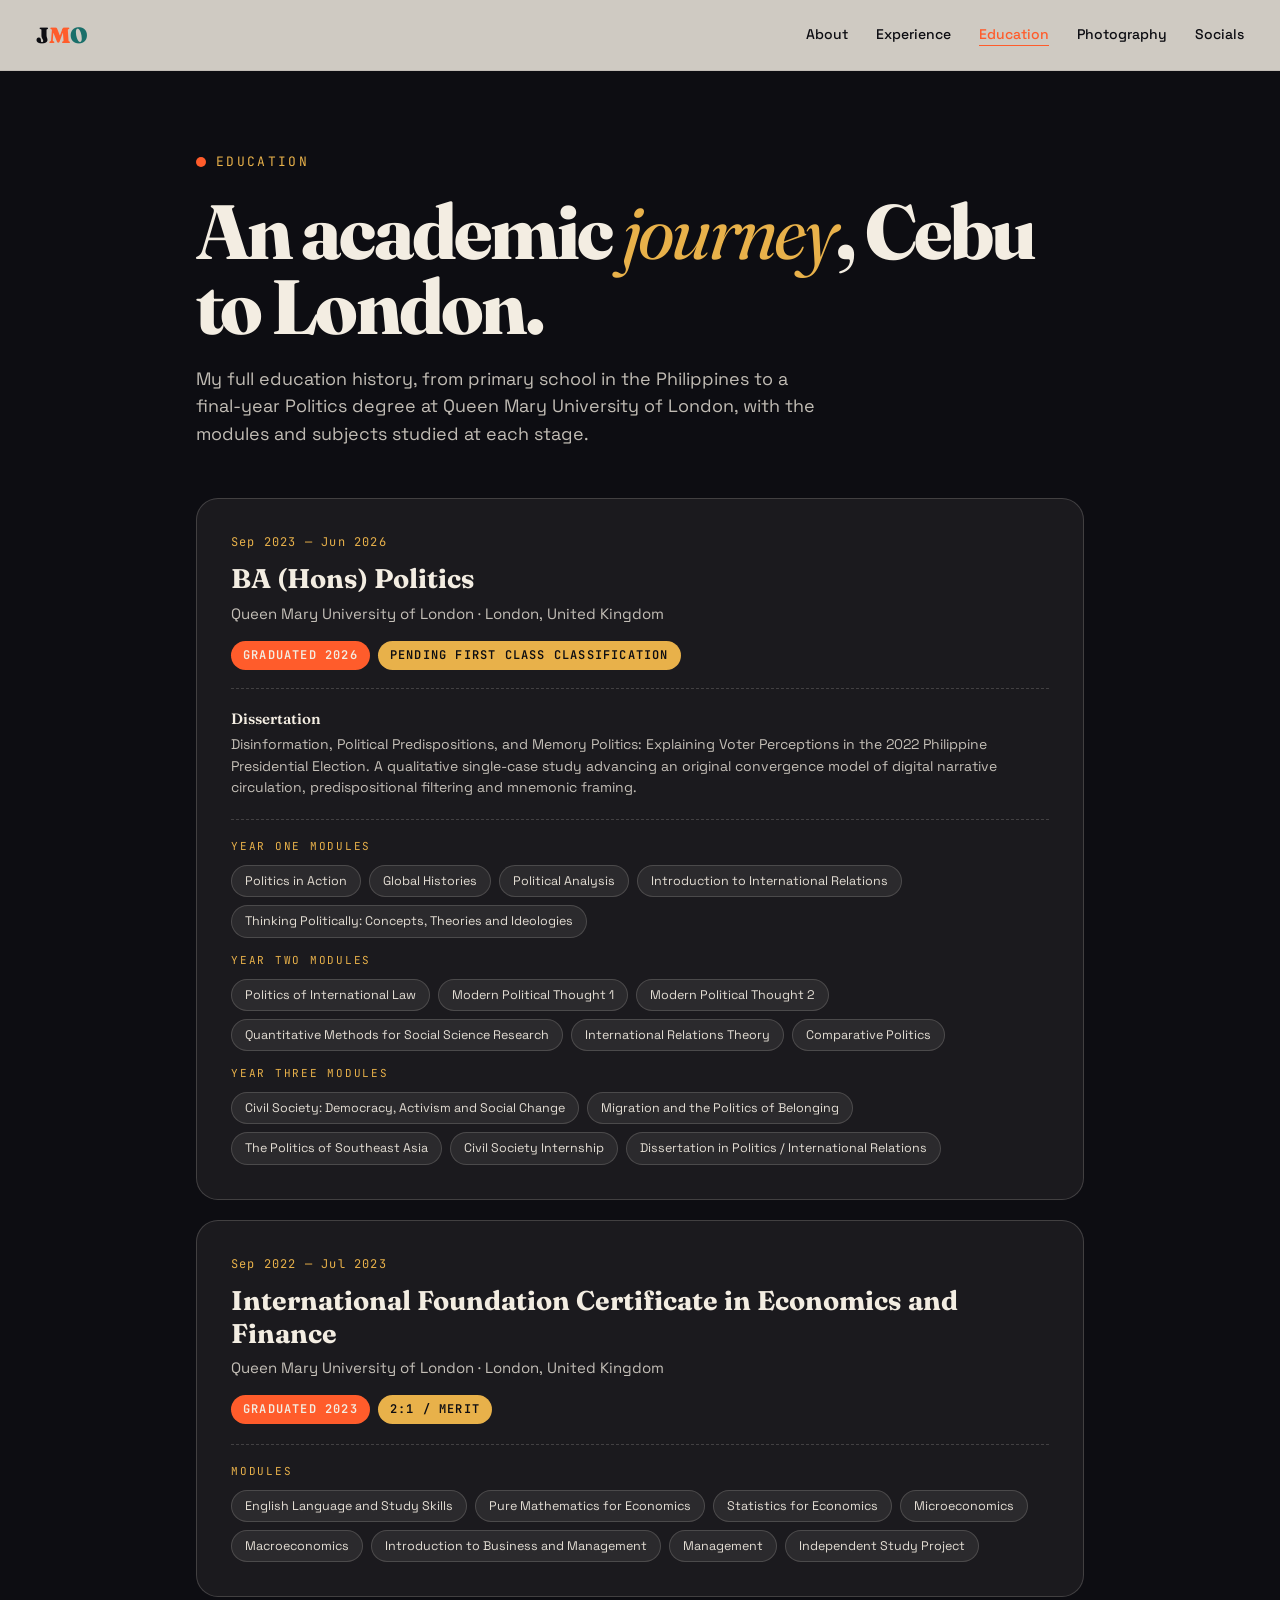
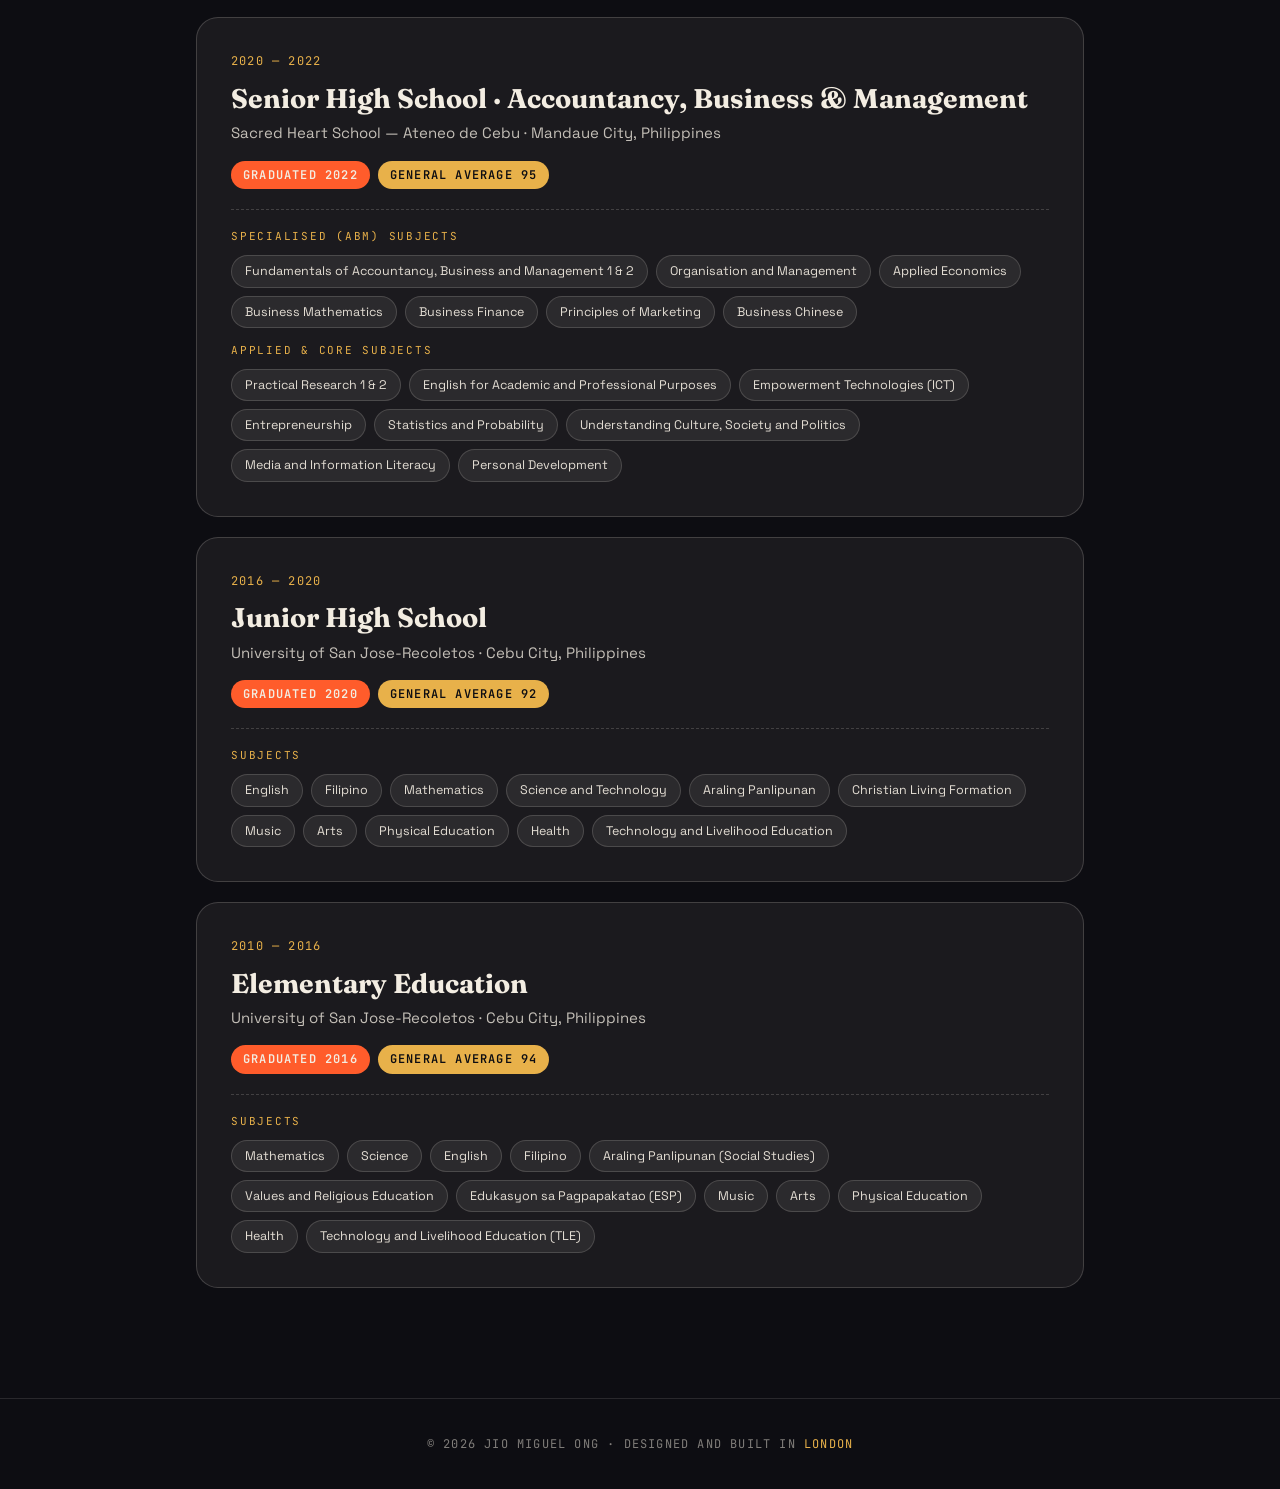
==== education.html @ d9b82def "Add files via upload" ====
<!DOCTYPE html>
<html lang="en">
<head>
<meta charset="UTF-8" />
<meta name="viewport" content="width=device-width, initial-scale=1.0" />
<title>Education — Jio Miguel Ong</title>
<meta name="description" content="Education of Jio Miguel Ong: BA (Hons) Politics at Queen Mary University of London, with full academic history and module list." />
<link rel="icon" href="/favicon.ico" sizes="any">
<link rel="icon" href="/favicon.svg" type="image/svg+xml">
<link rel="apple-touch-icon" href="/apple-touch-icon.png">
<link rel="preconnect" href="https://fonts.googleapis.com">
<link rel="preconnect" href="https://fonts.gstatic.com" crossorigin>
<link href="https://fonts.googleapis.com/css2?family=Space+Grotesk:wght@400;500;600;700&family=Fraunces:opsz,wght@9..144,400;9..144,600;9..144,800;9..144,900&family=JetBrains+Mono:wght@400;500&display=swap" rel="stylesheet">
<style>
  :root {
    --ink: #0d0d12;
    --paper: #f3ede2;
    --paper-soft: #ece4d4;
    --accent: #ff5c2b;
    --accent-deep: #d23b0d;
    --plum: #4a1d57;
    --teal: #1a6f6a;
    --gold: #e8b14a;
  }
  * { box-sizing: border-box; margin: 0; padding: 0; }
  html { scroll-behavior: smooth; }
  body {
    font-family: "Space Grotesk", -apple-system, system-ui, sans-serif;
    background: var(--ink);
    color: var(--paper);
    line-height: 1.55;
    overflow-x: hidden;
    -webkit-font-smoothing: antialiased;
    min-height: 100vh;
    display: flex;
    flex-direction: column;
  }
  ::selection { background: var(--accent); color: var(--paper); }
  a { color: inherit; text-decoration: none; }

  /* =========== NAV =========== */
  nav.top {
    position: fixed;
    top: 0; left: 0; right: 0;
    z-index: 50;
    display: flex;
    justify-content: space-between;
    align-items: center;
    padding: 18px 36px;
    background: rgba(243, 237, 226, 0.85);
    backdrop-filter: blur(10px);
    border-bottom: 1px solid rgba(13, 13, 18, 0.08);
    color: var(--ink);
  }
  nav.top .brand {
    font-family: "Fraunces", serif;
    font-weight: 900;
    font-size: 22px;
    letter-spacing: -0.02em;
  }
  nav.top .brand span { color: var(--accent); }
  nav.top ul {
    display: flex;
    gap: 28px;
    list-style: none;
    font-size: 14px;
    font-weight: 500;
    flex-wrap: nowrap;
    min-width: 0;
    overflow-x: auto;
    scrollbar-width: none;
    -webkit-overflow-scrolling: touch;
  }
  nav.top ul::-webkit-scrollbar { display: none; }
  nav.top ul li { flex: 0 0 auto; }
  nav.top ul a {
    position: relative;
    padding-bottom: 4px;
    transition: color 0.25s ease;
  }
  nav.top ul a::after {
    content: "";
    position: absolute;
    left: 0; bottom: 0;
    width: 0; height: 2px;
    background: var(--accent);
    transition: width 0.3s ease;
  }
  nav.top ul a:hover, nav.top ul a.active { color: var(--accent); }
  nav.top ul a:hover::after, nav.top ul a.active::after { width: 100%; }

  /* =========== HEADER =========== */
  .edu-header {
    padding: 150px 36px 30px;
    max-width: 960px;
    margin: 0 auto;
    width: 100%;
  }
  .edu-header .eyebrow {
    display: inline-flex;
    align-items: center;
    gap: 10px;
    font-family: "JetBrains Mono", monospace;
    font-size: 13px;
    text-transform: uppercase;
    letter-spacing: 0.18em;
    margin-bottom: 22px;
    color: var(--gold);
  }
  .edu-header .eyebrow .dot {
    width: 10px; height: 10px;
    border-radius: 50%;
    background: var(--accent);
    animation: pulse 2s ease-in-out infinite;
  }
  @keyframes pulse {
    0%, 100% { opacity: 1; transform: scale(1); }
    50% { opacity: 0.45; transform: scale(1.4); }
  }
  .edu-header h1 {
    font-family: "Fraunces", serif;
    font-weight: 800;
    font-size: clamp(40px, 6vw, 78px);
    line-height: 0.98;
    letter-spacing: -0.035em;
    margin-bottom: 20px;
  }
  .edu-header h1 em { font-style: italic; font-weight: 400; color: var(--gold); }
  .edu-header p.lede {
    font-size: clamp(17px, 1.4vw, 20px);
    max-width: 640px;
    color: rgba(243, 237, 226, 0.78);
  }

  /* =========== TIMELINE =========== */
  .edu-timeline {
    max-width: 960px;
    margin: 0 auto;
    padding: 20px 36px 110px;
    width: 100%;
    display: flex;
    flex-direction: column;
    gap: 20px;
  }
  .edu-card {
    background: rgba(243, 237, 226, 0.06);
    border: 1px solid rgba(243, 237, 226, 0.18);
    border-radius: 22px;
    padding: 34px;
    transition: transform 0.25s ease, background 0.25s ease;
  }
  .edu-card:hover {
    transform: translateY(-3px);
    background: rgba(232, 177, 74, 0.10);
  }
  .edu-card .when {
    font-family: "JetBrains Mono", monospace;
    font-size: 12px;
    color: var(--gold);
    margin-bottom: 12px;
    letter-spacing: 0.1em;
  }
  .edu-card h3 {
    font-family: "Fraunces", serif;
    font-size: 27px;
    font-weight: 700;
    margin-bottom: 6px;
    line-height: 1.2;
  }
  .edu-card .institution {
    font-size: 15px;
    opacity: 0.78;
    margin-bottom: 16px;
  }
  .edu-card .badges { display: flex; flex-wrap: wrap; gap: 8px; }
  .edu-card .achievement {
    display: inline-block;
    background: var(--accent);
    color: var(--paper);
    padding: 5px 12px;
    border-radius: 999px;
    font-size: 12px;
    font-weight: 600;
    font-family: "JetBrains Mono", monospace;
    text-transform: uppercase;
    letter-spacing: 0.1em;
  }
  .edu-card .achievement.alt { background: var(--gold); color: var(--ink); }
  .edu-card .achievement.ghost { background: transparent; color: var(--paper); border: 1px solid rgba(243,237,226,0.35); }

  .edu-card .dissertation {
    margin-top: 18px;
    padding-top: 18px;
    border-top: 1px dashed rgba(243, 237, 226, 0.18);
    font-size: 14px;
    color: rgba(243, 237, 226, 0.78);
  }
  .edu-card .dissertation strong {
    color: var(--paper);
    display: block;
    margin-bottom: 4px;
    font-family: "Fraunces", serif;
    font-weight: 600;
    font-size: 15px;
  }

  /* modules / subjects */
  .modules {
    margin-top: 20px;
    padding-top: 18px;
    border-top: 1px dashed rgba(243, 237, 226, 0.18);
  }
  .modules .mlabel {
    font-family: "JetBrains Mono", monospace;
    font-size: 11px;
    text-transform: uppercase;
    letter-spacing: 0.16em;
    color: var(--gold);
    margin: 14px 0 10px;
  }
  .modules .mlabel:first-child { margin-top: 0; }
  .chips { display: flex; flex-wrap: wrap; gap: 8px; }
  .chip {
    font-size: 12.5px;
    line-height: 1.3;
    padding: 7px 13px;
    border-radius: 999px;
    background: rgba(243, 237, 226, 0.08);
    border: 1px solid rgba(243, 237, 226, 0.16);
    color: rgba(243, 237, 226, 0.92);
  }

  /* =========== FOOTER =========== */
  footer {
    margin-top: auto;
    padding: 36px;
    text-align: center;
    background: var(--ink);
    border-top: 1px solid rgba(243, 237, 226, 0.12);
    font-family: "JetBrains Mono", monospace;
    font-size: 12px;
    letter-spacing: 0.1em;
    text-transform: uppercase;
    color: rgba(243, 237, 226, 0.5);
  }
  footer span { color: var(--gold); }

  @media (max-width: 900px) {
    nav.top { padding: 14px 20px; }
    nav.top ul { gap: 14px; font-size: 13px; }    .edu-header { padding: 120px 20px 20px; }
    .edu-timeline { padding: 20px 20px 70px; }
    .edu-card { padding: 26px; }
  }
</style>
</head>
<body>

<nav class="top">
  <a href="/" class="brand">J<span>M</span><span style="color:#1a6f6a">O</span></a>
  <ul>
    <li><a href="/">About</a></li>
    <li><a href="/experience">Experience</a></li>
    <li><a href="/education" class="active">Education</a></li>
    <li><a href="/photography">Photography</a></li>
    <li><a href="/socials">Socials</a></li>
  </ul>
</nav>

<header class="edu-header">
  <div class="eyebrow"><span class="dot"></span> Education</div>
  <h1>An academic <em>journey</em>, Cebu to London.</h1>
  <p class="lede">My full education history, from primary school in the Philippines to a final-year Politics degree at Queen Mary University of London, with the modules and subjects studied at each stage.</p>
</header>

<main class="edu-timeline">

  <article class="edu-card">
    <div class="when">Sep 2023 &mdash; Jun 2026</div>
    <h3>BA (Hons) Politics</h3>
    <div class="institution">Queen Mary University of London &middot; London, United Kingdom</div>
    <div class="badges">
      <span class="achievement">Graduated 2026</span>
      <span class="achievement alt">Pending First Class Classification</span>
    </div>
    <div class="dissertation">
      <strong>Dissertation</strong>
      Disinformation, Political Predispositions, and Memory Politics: Explaining Voter Perceptions in the 2022 Philippine Presidential Election. A qualitative single-case study advancing an original convergence model of digital narrative circulation, predispositional filtering and mnemonic framing.
    </div>
    <div class="modules">
      <div class="mlabel">Year One Modules</div>
      <div class="chips">
        <span class="chip">Politics in Action</span>
        <span class="chip">Global Histories</span>
        <span class="chip">Political Analysis</span>
        <span class="chip">Introduction to International Relations</span>
        <span class="chip">Thinking Politically: Concepts, Theories and Ideologies</span>
      </div>
      <div class="mlabel">Year Two Modules</div>
      <div class="chips">
        <span class="chip">Politics of International Law</span>
        <span class="chip">Modern Political Thought 1</span>
        <span class="chip">Modern Political Thought 2</span>
        <span class="chip">Quantitative Methods for Social Science Research</span>
        <span class="chip">International Relations Theory</span>
        <span class="chip">Comparative Politics</span>
      </div>
      <div class="mlabel">Year Three Modules</div>
      <div class="chips">
        <span class="chip">Civil Society: Democracy, Activism and Social Change</span>
        <span class="chip">Migration and the Politics of Belonging</span>
        <span class="chip">The Politics of Southeast Asia</span>
        <span class="chip">Civil Society Internship</span>
        <span class="chip">Dissertation in Politics / International Relations</span>
      </div>
    </div>
  </article>

  <article class="edu-card">
    <div class="when">Sep 2022 &mdash; Jul 2023</div>
    <h3>International Foundation Certificate in Economics and Finance</h3>
    <div class="institution">Queen Mary University of London &middot; London, United Kingdom</div>
    <div class="badges">
      <span class="achievement">Graduated 2023</span>
      <span class="achievement alt">2:1 / Merit</span>
    </div>
    <div class="modules">
      <div class="mlabel">Modules</div>
      <div class="chips">
        <span class="chip">English Language and Study Skills</span>
        <span class="chip">Pure Mathematics for Economics</span>
        <span class="chip">Statistics for Economics</span>
        <span class="chip">Microeconomics</span>
        <span class="chip">Macroeconomics</span>
        <span class="chip">Introduction to Business and Management</span>
        <span class="chip">Management</span>
        <span class="chip">Independent Study Project</span>
      </div>
    </div>
  </article>

  <article class="edu-card">
    <div class="when">2020 &mdash; 2022</div>
    <h3>Senior High School &middot; Accountancy, Business &amp; Management</h3>
    <div class="institution">Sacred Heart School &mdash; Ateneo de Cebu &middot; Mandaue City, Philippines</div>
    <div class="badges">
      <span class="achievement">Graduated 2022</span>
      <span class="achievement alt">General Average 95</span>
    </div>
    <div class="modules">
      <div class="mlabel">Specialised (ABM) Subjects</div>
      <div class="chips">
        <span class="chip">Fundamentals of Accountancy, Business and Management 1 &amp; 2</span>
        <span class="chip">Organisation and Management</span>
        <span class="chip">Applied Economics</span>
        <span class="chip">Business Mathematics</span>
        <span class="chip">Business Finance</span>
        <span class="chip">Principles of Marketing</span>
        <span class="chip">Business Chinese</span>
      </div>
      <div class="mlabel">Applied &amp; Core Subjects</div>
      <div class="chips">
        <span class="chip">Practical Research 1 &amp; 2</span>
        <span class="chip">English for Academic and Professional Purposes</span>
        <span class="chip">Empowerment Technologies (ICT)</span>
        <span class="chip">Entrepreneurship</span>
        <span class="chip">Statistics and Probability</span>
        <span class="chip">Understanding Culture, Society and Politics</span>
        <span class="chip">Media and Information Literacy</span>
        <span class="chip">Personal Development</span>
      </div>
    </div>
  </article>

  <article class="edu-card">
    <div class="when">2016 &mdash; 2020</div>
    <h3>Junior High School</h3>
    <div class="institution">University of San Jose-Recoletos &middot; Cebu City, Philippines</div>
    <div class="badges">
      <span class="achievement">Graduated 2020</span>
      <span class="achievement alt">General Average 92</span>
    </div>
    <div class="modules">
      <div class="mlabel">Subjects</div>
      <div class="chips">
        <span class="chip">English</span>
        <span class="chip">Filipino</span>
        <span class="chip">Mathematics</span>
        <span class="chip">Science and Technology</span>
        <span class="chip">Araling Panlipunan</span>
        <span class="chip">Christian Living Formation</span>
        <span class="chip">Music</span>
        <span class="chip">Arts</span>
        <span class="chip">Physical Education</span>
        <span class="chip">Health</span>
        <span class="chip">Technology and Livelihood Education</span>
      </div>
    </div>
  </article>

  <article class="edu-card">
    <div class="when">2010 &mdash; 2016</div>
    <h3>Elementary Education</h3>
    <div class="institution">University of San Jose-Recoletos &middot; Cebu City, Philippines</div>
    <div class="badges">
      <span class="achievement">Graduated 2016</span>
      <span class="achievement alt">General Average 94</span>
    </div>
    <div class="modules">
      <div class="mlabel">Subjects</div>
      <div class="chips">
        <span class="chip">Mathematics</span>
        <span class="chip">Science</span>
        <span class="chip">English</span>
        <span class="chip">Filipino</span>
        <span class="chip">Araling Panlipunan (Social Studies)</span>
        <span class="chip">Values and Religious Education</span>
        <span class="chip">Edukasyon sa Pagpapakatao (ESP)</span>
        <span class="chip">Music</span>
        <span class="chip">Arts</span>
        <span class="chip">Physical Education</span>
        <span class="chip">Health</span>
        <span class="chip">Technology and Livelihood Education (TLE)</span>
      </div>
    </div>
  </article>

</main>

<footer>
  &copy; 2026 Jio Miguel Ong &middot; Designed and built in <span>London</span>
</footer>

</body>
</html>
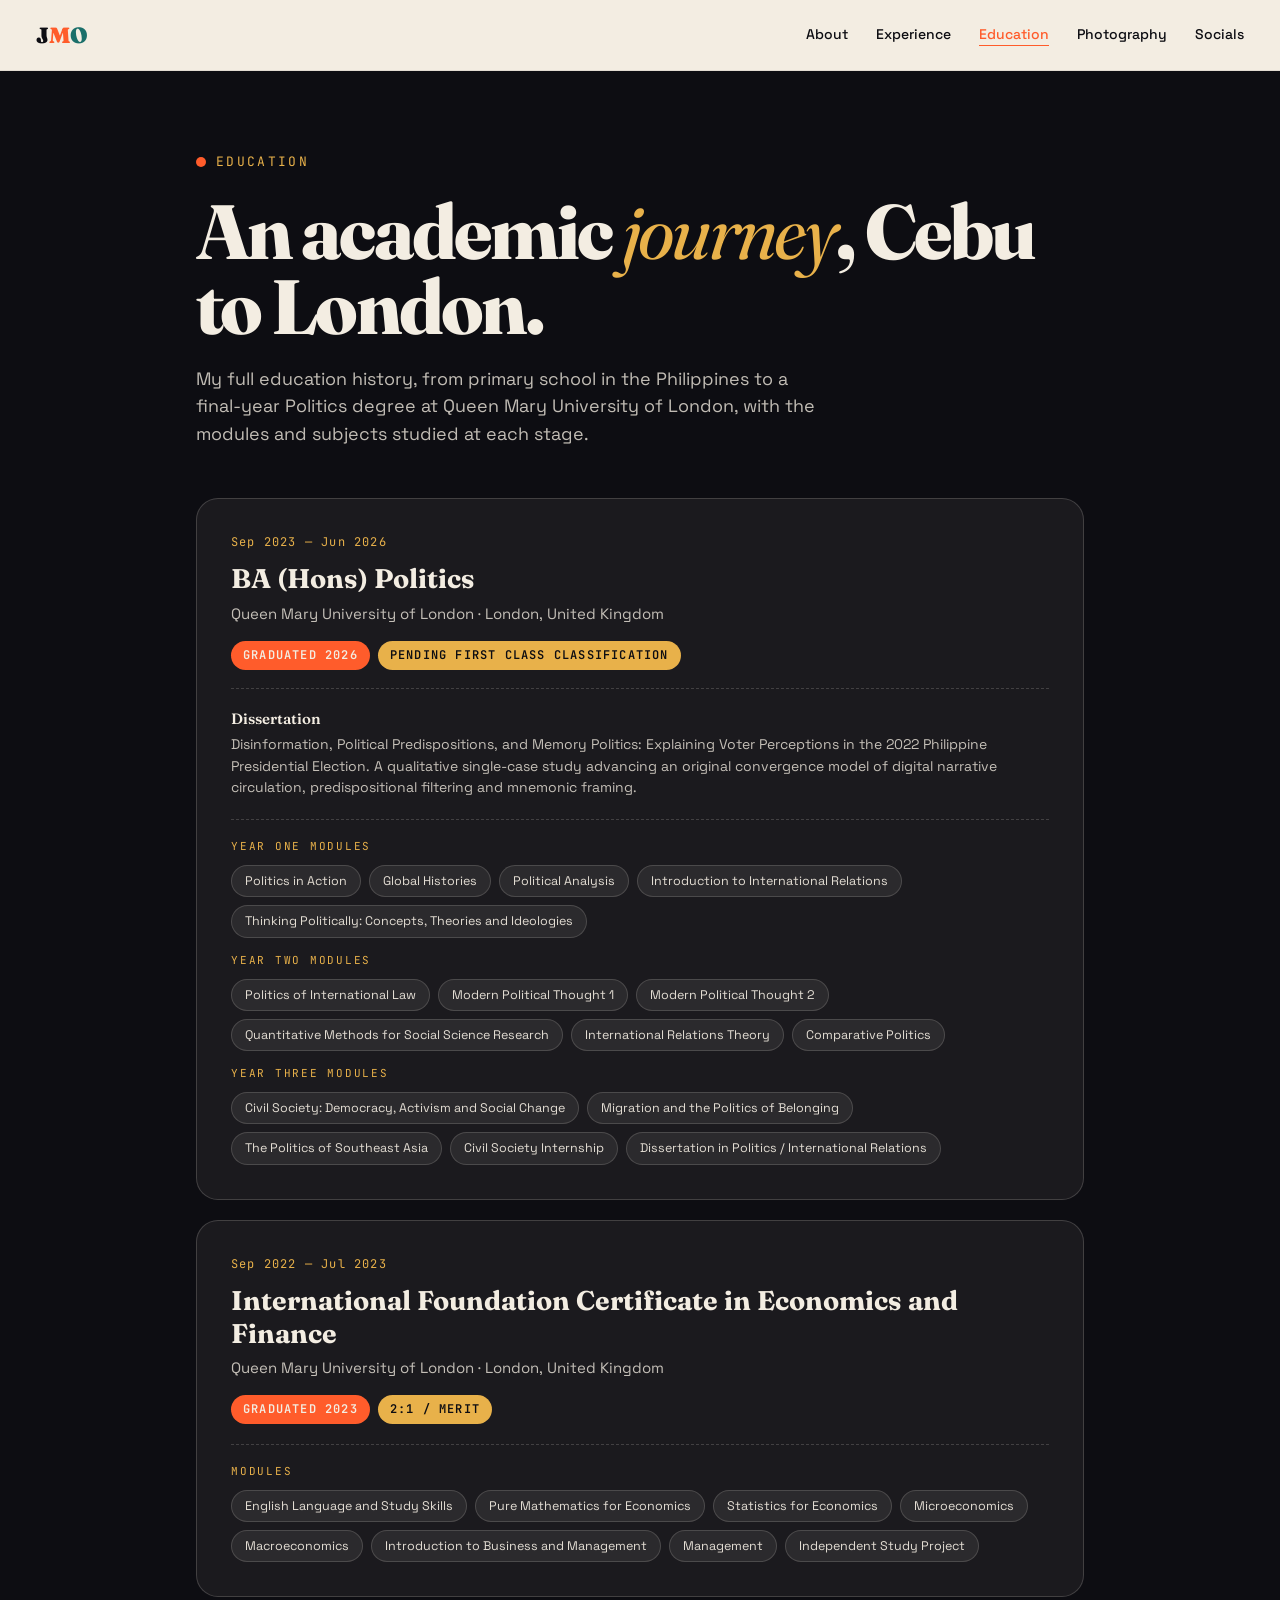
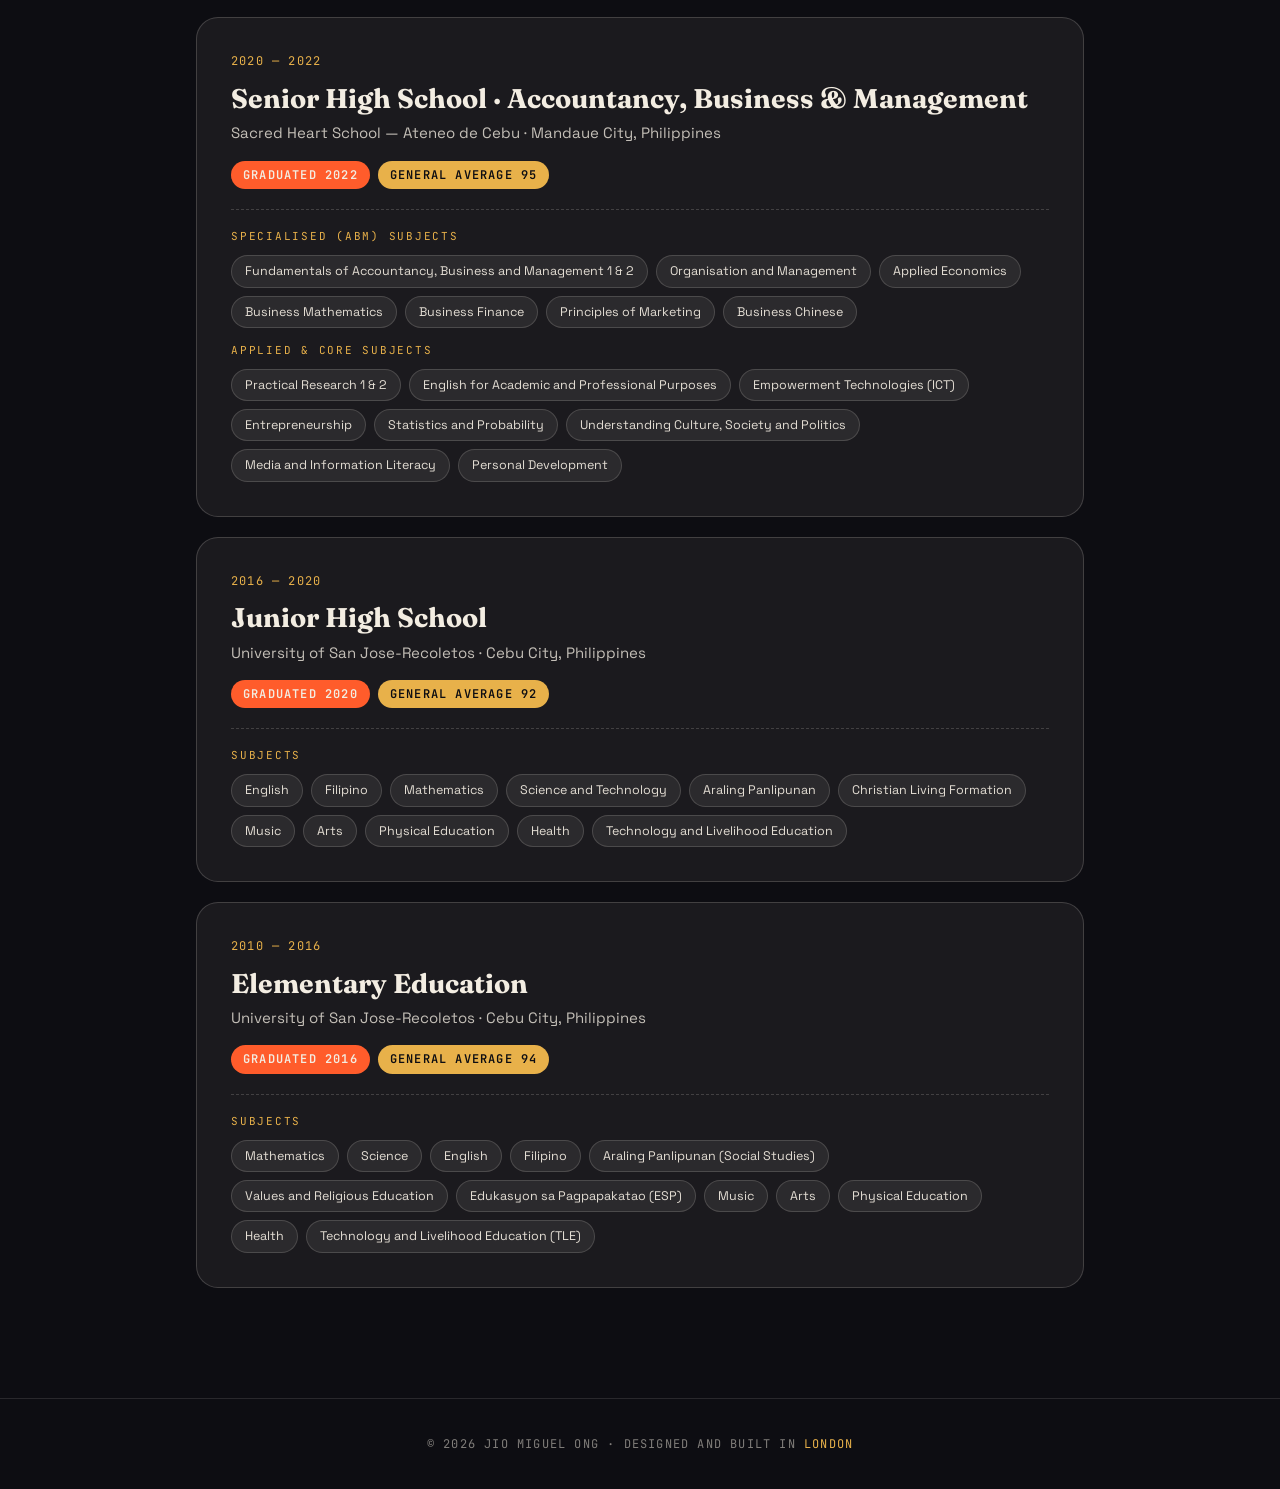
==== commit 33264545: "Add files via upload" ====
--- a/education.html
+++ b/education.html
@@ -47,7 +47,7 @@
     justify-content: space-between;
     align-items: center;
     padding: 18px 36px;
-    background: rgba(243, 237, 226, 0.85);
+    background: #f3ede2;
     backdrop-filter: blur(10px);
     border-bottom: 1px solid rgba(13, 13, 18, 0.08);
     color: var(--ink);
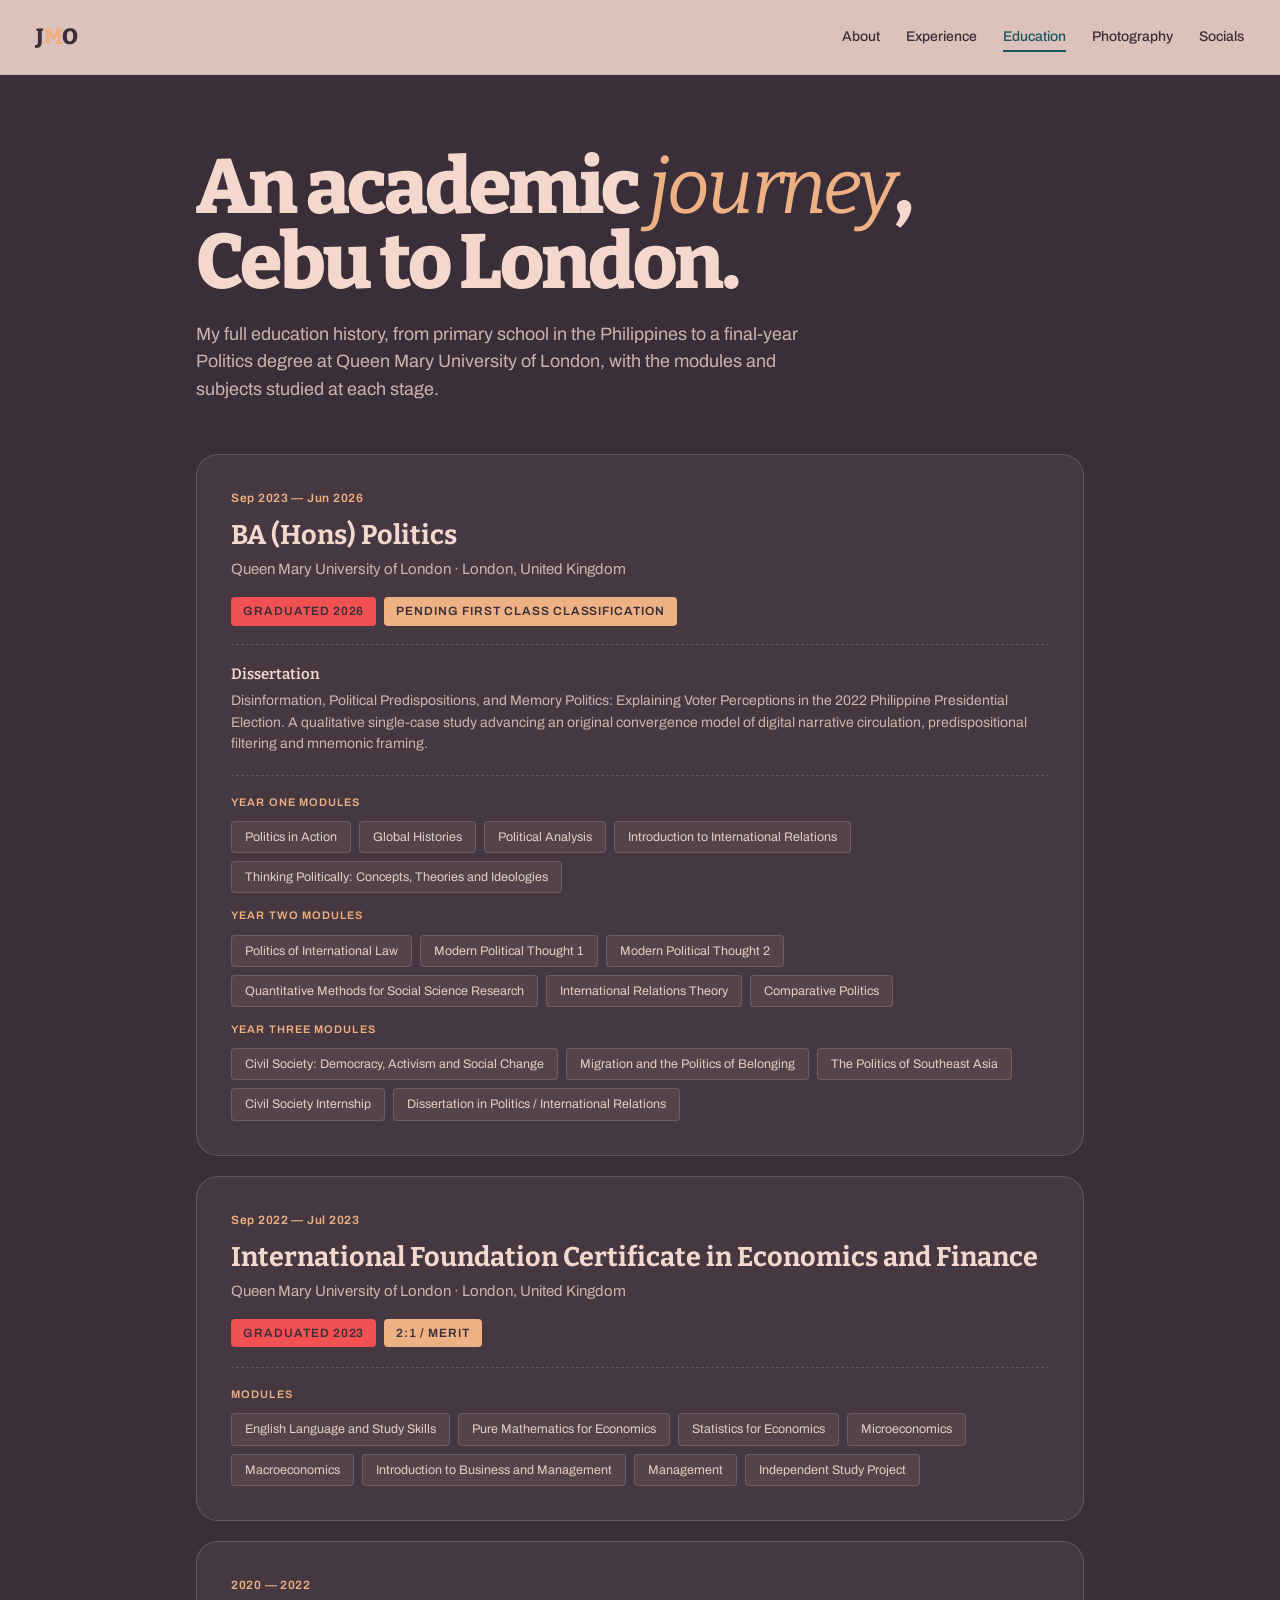
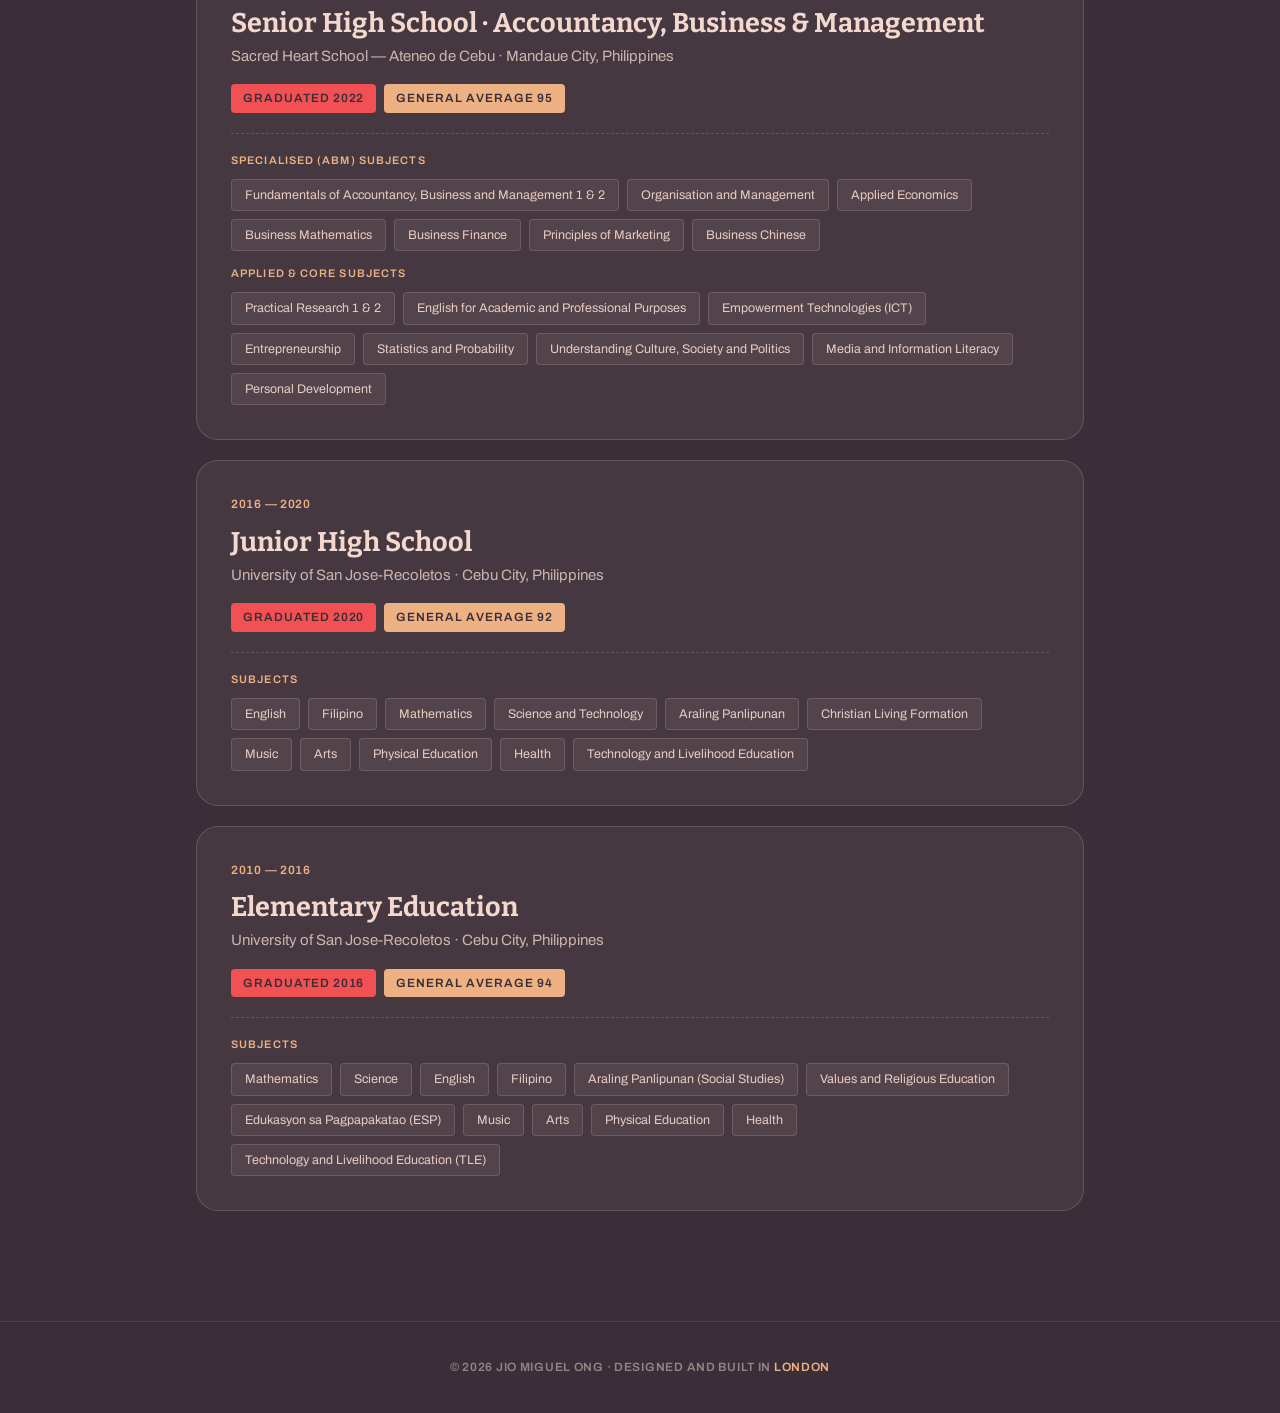
==== commit 8da277e8: "Add files via upload" ====
--- a/education.html
+++ b/education.html
@@ -5,430 +5,68 @@
 <meta name="viewport" content="width=device-width, initial-scale=1.0" />
 <title>Education — Jio Miguel Ong</title>
 <meta name="description" content="Education of Jio Miguel Ong: BA (Hons) Politics at Queen Mary University of London, with full academic history and module list." />
+<meta property="og:type" content="website" />
+<meta property="og:site_name" content="Jio Miguel Ong" />
+<meta property="og:url" content="https://jiomiguelong.uk/education" />
+<meta property="og:title" content="Education — Jio Miguel Ong" />
+<meta property="og:description" content="BA (Hons) Politics at Queen Mary University of London, with full academic history from Cebu to London." />
+<meta property="og:image" content="https://jiomiguelong.uk/og-image.png" />
+<meta name="twitter:card" content="summary_large_image" />
+<meta name="twitter:title" content="Education — Jio Miguel Ong" />
+<meta name="twitter:description" content="BA (Hons) Politics at Queen Mary University of London, with full academic history from Cebu to London." />
+<meta name="twitter:image" content="https://jiomiguelong.uk/og-image.png" />
+<meta name="theme-color" content="#F4D8CD" />
 <link rel="icon" href="/favicon.ico" sizes="any">
-<link rel="icon" href="/favicon.svg" type="image/svg+xml">
-<link rel="apple-touch-icon" href="/apple-touch-icon.png">
+<link rel="icon" href="/assets/favicon.svg" type="image/svg+xml">
+<link rel="apple-touch-icon" href="/assets/apple-touch-icon.png">
 <link rel="preconnect" href="https://fonts.googleapis.com">
 <link rel="preconnect" href="https://fonts.gstatic.com" crossorigin>
-<link href="https://fonts.googleapis.com/css2?family=Space+Grotesk:wght@400;500;600;700&family=Fraunces:opsz,wght@9..144,400;9..144,600;9..144,800;9..144,900&family=JetBrains+Mono:wght@400;500&display=swap" rel="stylesheet">
+<link href="https://fonts.googleapis.com/css2?family=Archivo:wght@400;500;600;700&family=Bitter:ital,wght@0,600;0,700;0,800;1,400&display=swap" rel="stylesheet">
+<link rel="stylesheet" href="shared.css">
 <style>
-  :root {
-    --ink: #0d0d12;
-    --paper: #f3ede2;
-    --paper-soft: #ece4d4;
-    --accent: #ff5c2b;
-    --accent-deep: #d23b0d;
-    --plum: #4a1d57;
-    --teal: #1a6f6a;
-    --gold: #e8b14a;
-  }
-  * { box-sizing: border-box; margin: 0; padding: 0; }
-  html { scroll-behavior: smooth; }
-  body {
-    font-family: "Space Grotesk", -apple-system, system-ui, sans-serif;
-    background: var(--ink);
-    color: var(--paper);
-    line-height: 1.55;
-    overflow-x: hidden;
-    -webkit-font-smoothing: antialiased;
-    min-height: 100vh;
-    display: flex;
-    flex-direction: column;
-  }
-  ::selection { background: var(--accent); color: var(--paper); }
-  a { color: inherit; text-decoration: none; }
+  .edu-header { padding: 150px 36px 30px; max-width: 960px; margin: 0 auto; width: 100%; }
+  .edu-header h1 { font-family: "Bitter", Georgia, serif; font-weight: 800; font-size: clamp(40px, 6vw, 78px); line-height: 0.98; letter-spacing: -0.035em; margin-bottom: 20px; }
+  .edu-header h1 em { font-style: italic; font-weight: 400; color: var(--accent); }
+  .edu-header p.lede { font-size: clamp(17px, 1.4vw, 20px); max-width: 640px; color: rgba(244, 216, 205, 0.78); }
 
-  /* =========== NAV =========== */
-  nav.top {
-    position: fixed;
-    top: 0; left: 0; right: 0;
-    z-index: 50;
-    display: flex;
-    justify-content: space-between;
-    align-items: center;
-    padding: 18px 36px;
-    background: #f3ede2;
-    backdrop-filter: blur(10px);
-    border-bottom: 1px solid rgba(13, 13, 18, 0.08);
-    color: var(--ink);
-  }
-  nav.top .brand {
-    font-family: "Fraunces", serif;
-    font-weight: 900;
-    font-size: 22px;
-    letter-spacing: -0.02em;
-  }
-  nav.top .brand span { color: var(--accent); }
-  nav.top ul {
-    display: flex;
-    gap: 28px;
-    list-style: none;
-    font-size: 14px;
-    font-weight: 500;
-    flex-wrap: nowrap;
-    min-width: 0;
-    overflow-x: auto;
-    scrollbar-width: none;
-    -webkit-overflow-scrolling: touch;
-  }
-  nav.top ul::-webkit-scrollbar { display: none; }
-  nav.top ul li { flex: 0 0 auto; }
-  nav.top ul a {
-    position: relative;
-    padding-bottom: 4px;
-    transition: color 0.25s ease;
-  }
-  nav.top ul a::after {
-    content: "";
-    position: absolute;
-    left: 0; bottom: 0;
-    width: 0; height: 2px;
-    background: var(--accent);
-    transition: width 0.3s ease;
-  }
-  nav.top ul a:hover, nav.top ul a.active { color: var(--accent); }
-  nav.top ul a:hover::after, nav.top ul a.active::after { width: 100%; }
+  .edu-timeline { max-width: 960px; margin: 0 auto; padding: 20px 36px 110px; width: 100%; display: flex; flex-direction: column; gap: 20px; }
 
-  /* =========== HEADER =========== */
-  .edu-header {
-    padding: 150px 36px 30px;
-    max-width: 960px;
-    margin: 0 auto;
-    width: 100%;
-  }
-  .edu-header .eyebrow {
-    display: inline-flex;
-    align-items: center;
-    gap: 10px;
-    font-family: "JetBrains Mono", monospace;
-    font-size: 13px;
-    text-transform: uppercase;
-    letter-spacing: 0.18em;
-    margin-bottom: 22px;
-    color: var(--gold);
-  }
-  .edu-header .eyebrow .dot {
-    width: 10px; height: 10px;
-    border-radius: 50%;
-    background: var(--accent);
-    animation: pulse 2s ease-in-out infinite;
-  }
-  @keyframes pulse {
-    0%, 100% { opacity: 1; transform: scale(1); }
-    50% { opacity: 0.45; transform: scale(1.4); }
-  }
-  .edu-header h1 {
-    font-family: "Fraunces", serif;
-    font-weight: 800;
-    font-size: clamp(40px, 6vw, 78px);
-    line-height: 0.98;
-    letter-spacing: -0.035em;
-    margin-bottom: 20px;
-  }
-  .edu-header h1 em { font-style: italic; font-weight: 400; color: var(--gold); }
-  .edu-header p.lede {
-    font-size: clamp(17px, 1.4vw, 20px);
-    max-width: 640px;
-    color: rgba(243, 237, 226, 0.78);
-  }
-
-  /* =========== TIMELINE =========== */
-  .edu-timeline {
-    max-width: 960px;
-    margin: 0 auto;
-    padding: 20px 36px 110px;
-    width: 100%;
-    display: flex;
-    flex-direction: column;
-    gap: 20px;
-  }
-  .edu-card {
-    background: rgba(243, 237, 226, 0.06);
-    border: 1px solid rgba(243, 237, 226, 0.18);
-    border-radius: 22px;
-    padding: 34px;
-    transition: transform 0.25s ease, background 0.25s ease;
-  }
-  .edu-card:hover {
-    transform: translateY(-3px);
-    background: rgba(232, 177, 74, 0.10);
-  }
-  .edu-card .when {
-    font-family: "JetBrains Mono", monospace;
-    font-size: 12px;
-    color: var(--gold);
-    margin-bottom: 12px;
-    letter-spacing: 0.1em;
-  }
-  .edu-card h3 {
-    font-family: "Fraunces", serif;
-    font-size: 27px;
-    font-weight: 700;
-    margin-bottom: 6px;
-    line-height: 1.2;
-  }
-  .edu-card .institution {
-    font-size: 15px;
-    opacity: 0.78;
-    margin-bottom: 16px;
-  }
+  .edu-card { background: rgba(244, 216, 205, 0.06); border: 1px solid rgba(244, 216, 205, 0.18); border-radius: 22px; padding: 34px; transition: transform 0.25s ease, background 0.25s ease; }
+  .edu-card:hover { transform: translateY(-3px); background: rgba(237, 177, 131, 0.10); }
+  .edu-card .when { font-size: 12px; font-weight: 600; color: var(--accent); margin-bottom: 12px; letter-spacing: 0.06em; }
+  .edu-card h3 { font-family: "Bitter", Georgia, serif; font-size: 27px; font-weight: 700; margin-bottom: 6px; line-height: 1.2; }
+  .edu-card .institution { font-size: 15px; opacity: 0.78; margin-bottom: 16px; }
   .edu-card .badges { display: flex; flex-wrap: wrap; gap: 8px; }
-  .edu-card .achievement {
-    display: inline-block;
-    background: var(--accent);
-    color: var(--paper);
-    padding: 5px 12px;
-    border-radius: 999px;
-    font-size: 12px;
-    font-weight: 600;
-    font-family: "JetBrains Mono", monospace;
-    text-transform: uppercase;
-    letter-spacing: 0.1em;
-  }
-  .edu-card .achievement.alt { background: var(--gold); color: var(--ink); }
-  .edu-card .achievement.ghost { background: transparent; color: var(--paper); border: 1px solid rgba(243,237,226,0.35); }
-
-  .edu-card .dissertation {
-    margin-top: 18px;
-    padding-top: 18px;
-    border-top: 1px dashed rgba(243, 237, 226, 0.18);
-    font-size: 14px;
-    color: rgba(243, 237, 226, 0.78);
-  }
-  .edu-card .dissertation strong {
-    color: var(--paper);
-    display: block;
-    margin-bottom: 4px;
-    font-family: "Fraunces", serif;
-    font-weight: 600;
-    font-size: 15px;
-  }
-
-  /* modules / subjects */
-  .modules {
-    margin-top: 20px;
-    padding-top: 18px;
-    border-top: 1px dashed rgba(243, 237, 226, 0.18);
-  }
-  .modules .mlabel {
-    font-family: "JetBrains Mono", monospace;
-    font-size: 11px;
-    text-transform: uppercase;
-    letter-spacing: 0.16em;
-    color: var(--gold);
-    margin: 14px 0 10px;
-  }
+  .edu-card .achievement { display: inline-block; padding: 5px 12px; border-radius: 4px; font-size: 12px; font-weight: 600; text-transform: uppercase; letter-spacing: 0.08em; }
+  .edu-card .achievement { background: var(--teal); color: var(--ink); }
+  .edu-card .achievement.alt { background: var(--accent); color: var(--ink); }
+  .edu-card .achievement.ghost { background: transparent; color: var(--bg); border: 1px solid rgba(244, 216, 205, 0.35); }
+  .edu-card .dissertation { margin-top: 18px; padding-top: 18px; border-top: 1px dashed rgba(244, 216, 205, 0.18); font-size: 14px; color: rgba(244, 216, 205, 0.78); }
+  .edu-card .dissertation strong { color: var(--bg); display: block; margin-bottom: 4px; font-family: "Bitter", Georgia, serif; font-weight: 600; font-size: 15px; }
+  .modules { margin-top: 20px; padding-top: 18px; border-top: 1px dashed rgba(244, 216, 205, 0.18); }
+  .modules .mlabel { font-size: 11px; font-weight: 600; text-transform: uppercase; letter-spacing: 0.1em; color: var(--accent); margin: 14px 0 10px; }
   .modules .mlabel:first-child { margin-top: 0; }
   .chips { display: flex; flex-wrap: wrap; gap: 8px; }
-  .chip {
-    font-size: 12.5px;
-    line-height: 1.3;
-    padding: 7px 13px;
-    border-radius: 999px;
-    background: rgba(243, 237, 226, 0.08);
-    border: 1px solid rgba(243, 237, 226, 0.16);
-    color: rgba(243, 237, 226, 0.92);
-  }
+  .chip { font-size: 12.5px; line-height: 1.3; padding: 7px 13px; border-radius: 4px; background: rgba(244, 216, 205, 0.08); border: 1px solid rgba(244, 216, 205, 0.16); color: rgba(244, 216, 205, 0.92); }
 
-  /* =========== FOOTER =========== */
-  footer {
-    margin-top: auto;
-    padding: 36px;
-    text-align: center;
-    background: var(--ink);
-    border-top: 1px solid rgba(243, 237, 226, 0.12);
-    font-family: "JetBrains Mono", monospace;
-    font-size: 12px;
-    letter-spacing: 0.1em;
-    text-transform: uppercase;
-    color: rgba(243, 237, 226, 0.5);
-  }
-  footer span { color: var(--gold); }
-
-  @media (max-width: 900px) {
-    nav.top { padding: 14px 20px; }
-    nav.top ul { gap: 14px; font-size: 13px; }    .edu-header { padding: 120px 20px 20px; }
-    .edu-timeline { padding: 20px 20px 70px; }
-    .edu-card { padding: 26px; }
-  }
+  @media (max-width: 900px) { .edu-header { padding: 120px 20px 20px; } .edu-timeline { padding: 20px 20px 70px; } .edu-card { padding: 26px; } }
 </style>
 </head>
-<body>
-
-<nav class="top">
-  <a href="/" class="brand">J<span>M</span><span style="color:#1a6f6a">O</span></a>
-  <ul>
-    <li><a href="/">About</a></li>
-    <li><a href="/experience">Experience</a></li>
-    <li><a href="/education" class="active">Education</a></li>
-    <li><a href="/photography">Photography</a></li>
-    <li><a href="/socials">Socials</a></li>
-  </ul>
-</nav>
-
-<header class="edu-header">
-  <div class="eyebrow"><span class="dot"></span> Education</div>
-  <h1>An academic <em>journey</em>, Cebu to London.</h1>
-  <p class="lede">My full education history, from primary school in the Philippines to a final-year Politics degree at Queen Mary University of London, with the modules and subjects studied at each stage.</p>
-</header>
-
-<main class="edu-timeline">
-
-  <article class="edu-card">
-    <div class="when">Sep 2023 &mdash; Jun 2026</div>
-    <h3>BA (Hons) Politics</h3>
-    <div class="institution">Queen Mary University of London &middot; London, United Kingdom</div>
-    <div class="badges">
-      <span class="achievement">Graduated 2026</span>
-      <span class="achievement alt">Pending First Class Classification</span>
-    </div>
-    <div class="dissertation">
-      <strong>Dissertation</strong>
-      Disinformation, Political Predispositions, and Memory Politics: Explaining Voter Perceptions in the 2022 Philippine Presidential Election. A qualitative single-case study advancing an original convergence model of digital narrative circulation, predispositional filtering and mnemonic framing.
-    </div>
-    <div class="modules">
-      <div class="mlabel">Year One Modules</div>
-      <div class="chips">
-        <span class="chip">Politics in Action</span>
-        <span class="chip">Global Histories</span>
-        <span class="chip">Political Analysis</span>
-        <span class="chip">Introduction to International Relations</span>
-        <span class="chip">Thinking Politically: Concepts, Theories and Ideologies</span>
-      </div>
-      <div class="mlabel">Year Two Modules</div>
-      <div class="chips">
-        <span class="chip">Politics of International Law</span>
-        <span class="chip">Modern Political Thought 1</span>
-        <span class="chip">Modern Political Thought 2</span>
-        <span class="chip">Quantitative Methods for Social Science Research</span>
-        <span class="chip">International Relations Theory</span>
-        <span class="chip">Comparative Politics</span>
-      </div>
-      <div class="mlabel">Year Three Modules</div>
-      <div class="chips">
-        <span class="chip">Civil Society: Democracy, Activism and Social Change</span>
-        <span class="chip">Migration and the Politics of Belonging</span>
-        <span class="chip">The Politics of Southeast Asia</span>
-        <span class="chip">Civil Society Internship</span>
-        <span class="chip">Dissertation in Politics / International Relations</span>
-      </div>
-    </div>
-  </article>
-
-  <article class="edu-card">
-    <div class="when">Sep 2022 &mdash; Jul 2023</div>
-    <h3>International Foundation Certificate in Economics and Finance</h3>
-    <div class="institution">Queen Mary University of London &middot; London, United Kingdom</div>
-    <div class="badges">
-      <span class="achievement">Graduated 2023</span>
-      <span class="achievement alt">2:1 / Merit</span>
-    </div>
-    <div class="modules">
-      <div class="mlabel">Modules</div>
-      <div class="chips">
-        <span class="chip">English Language and Study Skills</span>
-        <span class="chip">Pure Mathematics for Economics</span>
-        <span class="chip">Statistics for Economics</span>
-        <span class="chip">Microeconomics</span>
-        <span class="chip">Macroeconomics</span>
-        <span class="chip">Introduction to Business and Management</span>
-        <span class="chip">Management</span>
-        <span class="chip">Independent Study Project</span>
-      </div>
-    </div>
-  </article>
-
-  <article class="edu-card">
-    <div class="when">2020 &mdash; 2022</div>
-    <h3>Senior High School &middot; Accountancy, Business &amp; Management</h3>
-    <div class="institution">Sacred Heart School &mdash; Ateneo de Cebu &middot; Mandaue City, Philippines</div>
-    <div class="badges">
-      <span class="achievement">Graduated 2022</span>
-      <span class="achievement alt">General Average 95</span>
-    </div>
-    <div class="modules">
-      <div class="mlabel">Specialised (ABM) Subjects</div>
-      <div class="chips">
-        <span class="chip">Fundamentals of Accountancy, Business and Management 1 &amp; 2</span>
-        <span class="chip">Organisation and Management</span>
-        <span class="chip">Applied Economics</span>
-        <span class="chip">Business Mathematics</span>
-        <span class="chip">Business Finance</span>
-        <span class="chip">Principles of Marketing</span>
-        <span class="chip">Business Chinese</span>
-      </div>
-      <div class="mlabel">Applied &amp; Core Subjects</div>
-      <div class="chips">
-        <span class="chip">Practical Research 1 &amp; 2</span>
-        <span class="chip">English for Academic and Professional Purposes</span>
-        <span class="chip">Empowerment Technologies (ICT)</span>
-        <span class="chip">Entrepreneurship</span>
-        <span class="chip">Statistics and Probability</span>
-        <span class="chip">Understanding Culture, Society and Politics</span>
-        <span class="chip">Media and Information Literacy</span>
-        <span class="chip">Personal Development</span>
-      </div>
-    </div>
-  </article>
-
-  <article class="edu-card">
-    <div class="when">2016 &mdash; 2020</div>
-    <h3>Junior High School</h3>
-    <div class="institution">University of San Jose-Recoletos &middot; Cebu City, Philippines</div>
-    <div class="badges">
-      <span class="achievement">Graduated 2020</span>
-      <span class="achievement alt">General Average 92</span>
-    </div>
-    <div class="modules">
-      <div class="mlabel">Subjects</div>
-      <div class="chips">
-        <span class="chip">English</span>
-        <span class="chip">Filipino</span>
-        <span class="chip">Mathematics</span>
-        <span class="chip">Science and Technology</span>
-        <span class="chip">Araling Panlipunan</span>
-        <span class="chip">Christian Living Formation</span>
-        <span class="chip">Music</span>
-        <span class="chip">Arts</span>
-        <span class="chip">Physical Education</span>
-        <span class="chip">Health</span>
-        <span class="chip">Technology and Livelihood Education</span>
-      </div>
-    </div>
-  </article>
-
-  <article class="edu-card">
-    <div class="when">2010 &mdash; 2016</div>
-    <h3>Elementary Education</h3>
-    <div class="institution">University of San Jose-Recoletos &middot; Cebu City, Philippines</div>
-    <div class="badges">
-      <span class="achievement">Graduated 2016</span>
-      <span class="achievement alt">General Average 94</span>
-    </div>
-    <div class="modules">
-      <div class="mlabel">Subjects</div>
-      <div class="chips">
-        <span class="chip">Mathematics</span>
-        <span class="chip">Science</span>
-        <span class="chip">English</span>
-        <span class="chip">Filipino</span>
-        <span class="chip">Araling Panlipunan (Social Studies)</span>
-        <span class="chip">Values and Religious Education</span>
-        <span class="chip">Edukasyon sa Pagpapakatao (ESP)</span>
-        <span class="chip">Music</span>
-        <span class="chip">Arts</span>
-        <span class="chip">Physical Education</span>
-        <span class="chip">Health</span>
-        <span class="chip">Technology and Livelihood Education (TLE)</span>
-      </div>
-    </div>
-  </article>
-
+<body class="dark full-height">
+<a href="#main" class="skip-link">Skip to main content</a>
+<nav class="top" aria-label="Main"><a href="/" class="brand">J<span>M</span>O</a><ul><li><a href="/">About</a></li><li><a href="/experience">Experience</a></li><li><a href="/education" aria-current="page">Education</a></li><li><a href="/photography">Photography</a></li><li><a href="/socials">Socials</a></li></ul></nav>
+<main id="main">
+<header class="edu-header"><h1>An academic <em>journey</em>, Cebu to London.</h1><p class="lede">My full education history, from primary school in the Philippines to a final-year Politics degree at Queen Mary University of London, with the modules and subjects studied at each stage.</p></header>
+<section class="edu-timeline" aria-label="Education history">
+  <h2 class="sr-only">Qualifications</h2>
+  <article class="edu-card"><div class="when">Sep 2023 &mdash; Jun 2026</div><h3>BA (Hons) Politics</h3><div class="institution">Queen Mary University of London &middot; London, United Kingdom</div><div class="badges"><span class="achievement">Graduated 2026</span><span class="achievement alt">Pending First Class Classification</span></div><div class="dissertation"><strong>Dissertation</strong>Disinformation, Political Predispositions, and Memory Politics: Explaining Voter Perceptions in the 2022 Philippine Presidential Election. A qualitative single-case study advancing an original convergence model of digital narrative circulation, predispositional filtering and mnemonic framing.</div><div class="modules"><div class="mlabel">Year One Modules</div><div class="chips"><span class="chip">Politics in Action</span><span class="chip">Global Histories</span><span class="chip">Political Analysis</span><span class="chip">Introduction to International Relations</span><span class="chip">Thinking Politically: Concepts, Theories and Ideologies</span></div><div class="mlabel">Year Two Modules</div><div class="chips"><span class="chip">Politics of International Law</span><span class="chip">Modern Political Thought 1</span><span class="chip">Modern Political Thought 2</span><span class="chip">Quantitative Methods for Social Science Research</span><span class="chip">International Relations Theory</span><span class="chip">Comparative Politics</span></div><div class="mlabel">Year Three Modules</div><div class="chips"><span class="chip">Civil Society: Democracy, Activism and Social Change</span><span class="chip">Migration and the Politics of Belonging</span><span class="chip">The Politics of Southeast Asia</span><span class="chip">Civil Society Internship</span><span class="chip">Dissertation in Politics / International Relations</span></div></div></article>
+  <article class="edu-card"><div class="when">Sep 2022 &mdash; Jul 2023</div><h3>International Foundation Certificate in Economics and Finance</h3><div class="institution">Queen Mary University of London &middot; London, United Kingdom</div><div class="badges"><span class="achievement">Graduated 2023</span><span class="achievement alt">2:1 / Merit</span></div><div class="modules"><div class="mlabel">Modules</div><div class="chips"><span class="chip">English Language and Study Skills</span><span class="chip">Pure Mathematics for Economics</span><span class="chip">Statistics for Economics</span><span class="chip">Microeconomics</span><span class="chip">Macroeconomics</span><span class="chip">Introduction to Business and Management</span><span class="chip">Management</span><span class="chip">Independent Study Project</span></div></div></article>
+  <article class="edu-card"><div class="when">2020 &mdash; 2022</div><h3>Senior High School &middot; Accountancy, Business &amp; Management</h3><div class="institution">Sacred Heart School &mdash; Ateneo de Cebu &middot; Mandaue City, Philippines</div><div class="badges"><span class="achievement">Graduated 2022</span><span class="achievement alt">General Average 95</span></div><div class="modules"><div class="mlabel">Specialised (ABM) Subjects</div><div class="chips"><span class="chip">Fundamentals of Accountancy, Business and Management 1 &amp; 2</span><span class="chip">Organisation and Management</span><span class="chip">Applied Economics</span><span class="chip">Business Mathematics</span><span class="chip">Business Finance</span><span class="chip">Principles of Marketing</span><span class="chip">Business Chinese</span></div><div class="mlabel">Applied &amp; Core Subjects</div><div class="chips"><span class="chip">Practical Research 1 &amp; 2</span><span class="chip">English for Academic and Professional Purposes</span><span class="chip">Empowerment Technologies (ICT)</span><span class="chip">Entrepreneurship</span><span class="chip">Statistics and Probability</span><span class="chip">Understanding Culture, Society and Politics</span><span class="chip">Media and Information Literacy</span><span class="chip">Personal Development</span></div></div></article>
+  <article class="edu-card"><div class="when">2016 &mdash; 2020</div><h3>Junior High School</h3><div class="institution">University of San Jose-Recoletos &middot; Cebu City, Philippines</div><div class="badges"><span class="achievement">Graduated 2020</span><span class="achievement alt">General Average 92</span></div><div class="modules"><div class="mlabel">Subjects</div><div class="chips"><span class="chip">English</span><span class="chip">Filipino</span><span class="chip">Mathematics</span><span class="chip">Science and Technology</span><span class="chip">Araling Panlipunan</span><span class="chip">Christian Living Formation</span><span class="chip">Music</span><span class="chip">Arts</span><span class="chip">Physical Education</span><span class="chip">Health</span><span class="chip">Technology and Livelihood Education</span></div></div></article>
+  <article class="edu-card"><div class="when">2010 &mdash; 2016</div><h3>Elementary Education</h3><div class="institution">University of San Jose-Recoletos &middot; Cebu City, Philippines</div><div class="badges"><span class="achievement">Graduated 2016</span><span class="achievement alt">General Average 94</span></div><div class="modules"><div class="mlabel">Subjects</div><div class="chips"><span class="chip">Mathematics</span><span class="chip">Science</span><span class="chip">English</span><span class="chip">Filipino</span><span class="chip">Araling Panlipunan (Social Studies)</span><span class="chip">Values and Religious Education</span><span class="chip">Edukasyon sa Pagpapakatao (ESP)</span><span class="chip">Music</span><span class="chip">Arts</span><span class="chip">Physical Education</span><span class="chip">Health</span><span class="chip">Technology and Livelihood Education (TLE)</span></div></div></article>
+</section>
 </main>
-
-<footer>
-  &copy; 2026 Jio Miguel Ong &middot; Designed and built in <span>London</span>
-</footer>
-
+<footer>&copy; 2026 Jio Miguel Ong &middot; Designed and built in <span>London</span></footer>
+<style>.sr-only { position: absolute; width: 1px; height: 1px; padding: 0; margin: -1px; overflow: hidden; clip: rect(0,0,0,0); border: 0; }</style>
 </body>
 </html>
--- a/shared.css
+++ b/shared.css
@@ -0,0 +1,116 @@
+/* ============================================================
+   Jio Miguel Ong — shared styles
+   Canonical design system: Archivo + Bitter, peach #F4D8CD,
+   amber/teal/coral accents. body.dark flips to ink background.
+   ============================================================ */
+
+:root {
+  --ink: #3A2E39;
+  --bg: #F4D8CD;
+  --bg-soft: #E3C7BC;
+  --accent: #EDB183;
+  --accent-deep: #7D5525;
+  --plum: #1E555C;
+  --teal: #F15152;
+  --muted: #6B5A55;
+  --shadow: 0 18px 40px rgba(58, 46, 57, 0.15);
+}
+
+* { box-sizing: border-box; margin: 0; padding: 0; }
+html { scroll-behavior: smooth; }
+
+body {
+  font-family: "Archivo", -apple-system, system-ui, sans-serif;
+  background: var(--bg);
+  color: var(--ink);
+  line-height: 1.55;
+  overflow-x: hidden;
+  -webkit-font-smoothing: antialiased;
+  font-kerning: normal;
+}
+body.dark { background: var(--ink); color: var(--bg); }
+body.full-height { min-height: 100vh; display: flex; flex-direction: column; }
+
+h1, h2, h3 { text-wrap: balance; }
+p { text-wrap: pretty; }
+
+::selection { background: var(--plum); color: var(--bg); }
+a { color: inherit; text-decoration: none; }
+
+:focus-visible { outline: 2px solid var(--plum); outline-offset: 2px; }
+body.dark :focus-visible { outline-color: var(--accent); }
+
+.skip-link {
+  position: absolute; top: -100%; left: 16px; z-index: 100;
+  padding: 12px 20px; background: var(--ink); color: var(--bg);
+  border-radius: 0 0 8px 8px; font-weight: 600; font-size: 14px;
+}
+.skip-link:focus { top: 0; }
+body.dark .skip-link { background: var(--bg); color: var(--ink); }
+
+/* =========== NAV =========== */
+nav.top {
+  position: fixed; top: 0; left: 0; right: 0; z-index: 50;
+  display: flex; justify-content: space-between; align-items: center;
+  padding: 16px 36px;
+  background: rgba(244, 216, 205, 0.88);
+  backdrop-filter: blur(10px);
+  border-bottom: 1px solid rgba(58, 46, 57, 0.08);
+  color: var(--ink);
+}
+nav.top .brand {
+  font-family: "Bitter", Georgia, serif;
+  font-weight: 800; font-size: 22px; letter-spacing: -0.02em;
+}
+nav.top .brand span { color: var(--accent); }
+nav.top ul {
+  display: flex; gap: 26px; list-style: none; font-size: 14px; font-weight: 500;
+  flex-wrap: nowrap; min-width: 0; overflow-x: auto;
+  scrollbar-width: none; -webkit-overflow-scrolling: touch;
+}
+nav.top ul::-webkit-scrollbar { display: none; }
+nav.top ul li { flex: 0 0 auto; }
+nav.top ul a {
+  position: relative; display: inline-block;
+  padding: 10px 0;
+  transition: color 0.25s ease;
+}
+nav.top ul a::after {
+  content: ""; position: absolute; left: 0; bottom: 6px;
+  width: 0; height: 2px; background: var(--plum); transition: width 0.3s ease;
+}
+nav.top ul a:hover, nav.top ul a[aria-current] { color: var(--plum); }
+nav.top ul a:hover::after, nav.top ul a[aria-current]::after { width: 100%; }
+
+/* =========== FOOTER =========== */
+footer {
+  margin-top: auto; padding: 36px; text-align: center;
+  border-top: 1px solid rgba(58, 46, 57, 0.1);
+  font-size: 12px; font-weight: 600; letter-spacing: 0.06em;
+  text-transform: uppercase; color: var(--muted);
+}
+footer span { color: var(--plum); }
+body.dark footer {
+  border-top-color: rgba(244, 216, 205, 0.12);
+  color: rgba(244, 216, 205, 0.5);
+}
+body.dark footer span { color: var(--accent); }
+
+/* =========== RESPONSIVE =========== */
+@media (max-width: 900px) {
+  nav.top { padding: 14px 20px; }
+  nav.top ul { gap: 16px; font-size: 13px; }
+  nav.top ul::after {
+    content: ""; flex: 0 0 1px; /* scroll fade affordance */
+  }
+}
+
+/* =========== REDUCED MOTION =========== */
+@media (prefers-reduced-motion: reduce) {
+  *, *::before, *::after {
+    animation-duration: 0.001ms !important;
+    animation-iteration-count: 1 !important;
+    transition-duration: 0.001ms !important;
+    scroll-behavior: auto !important;
+  }
+}
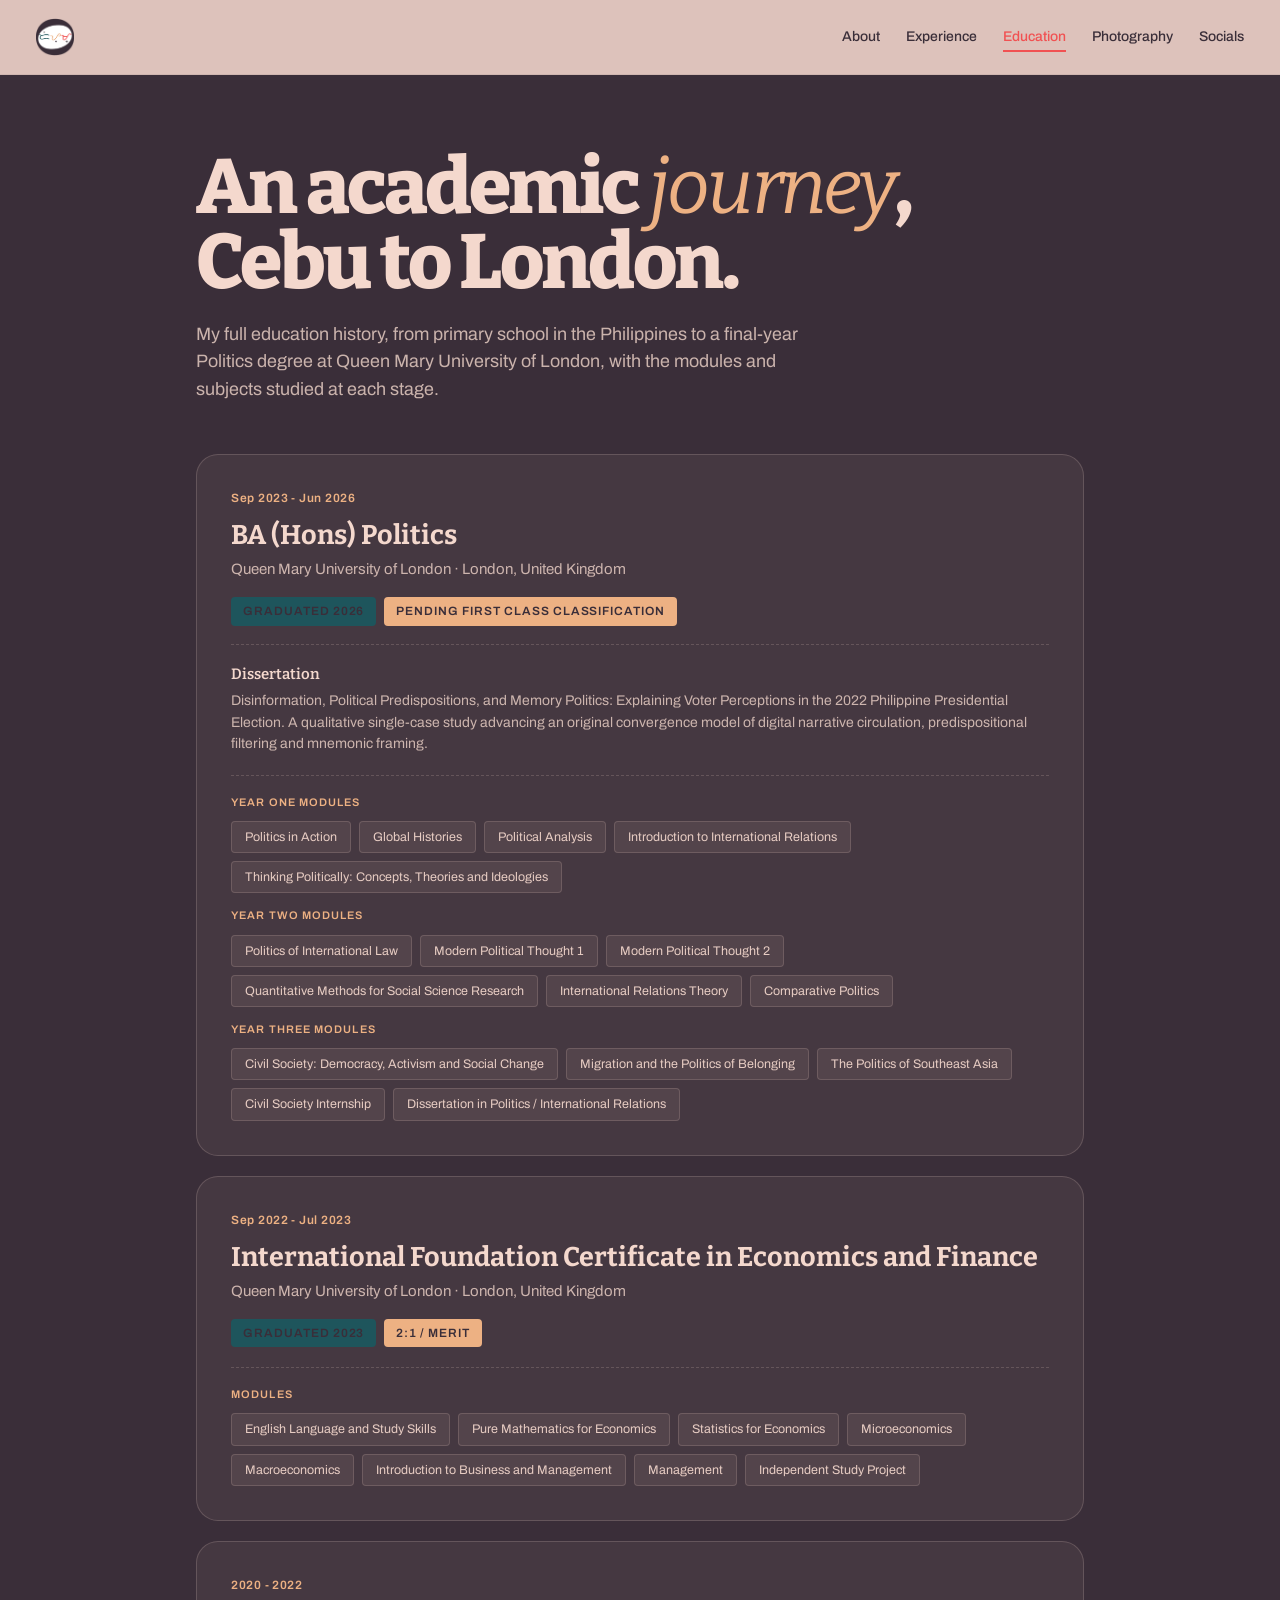
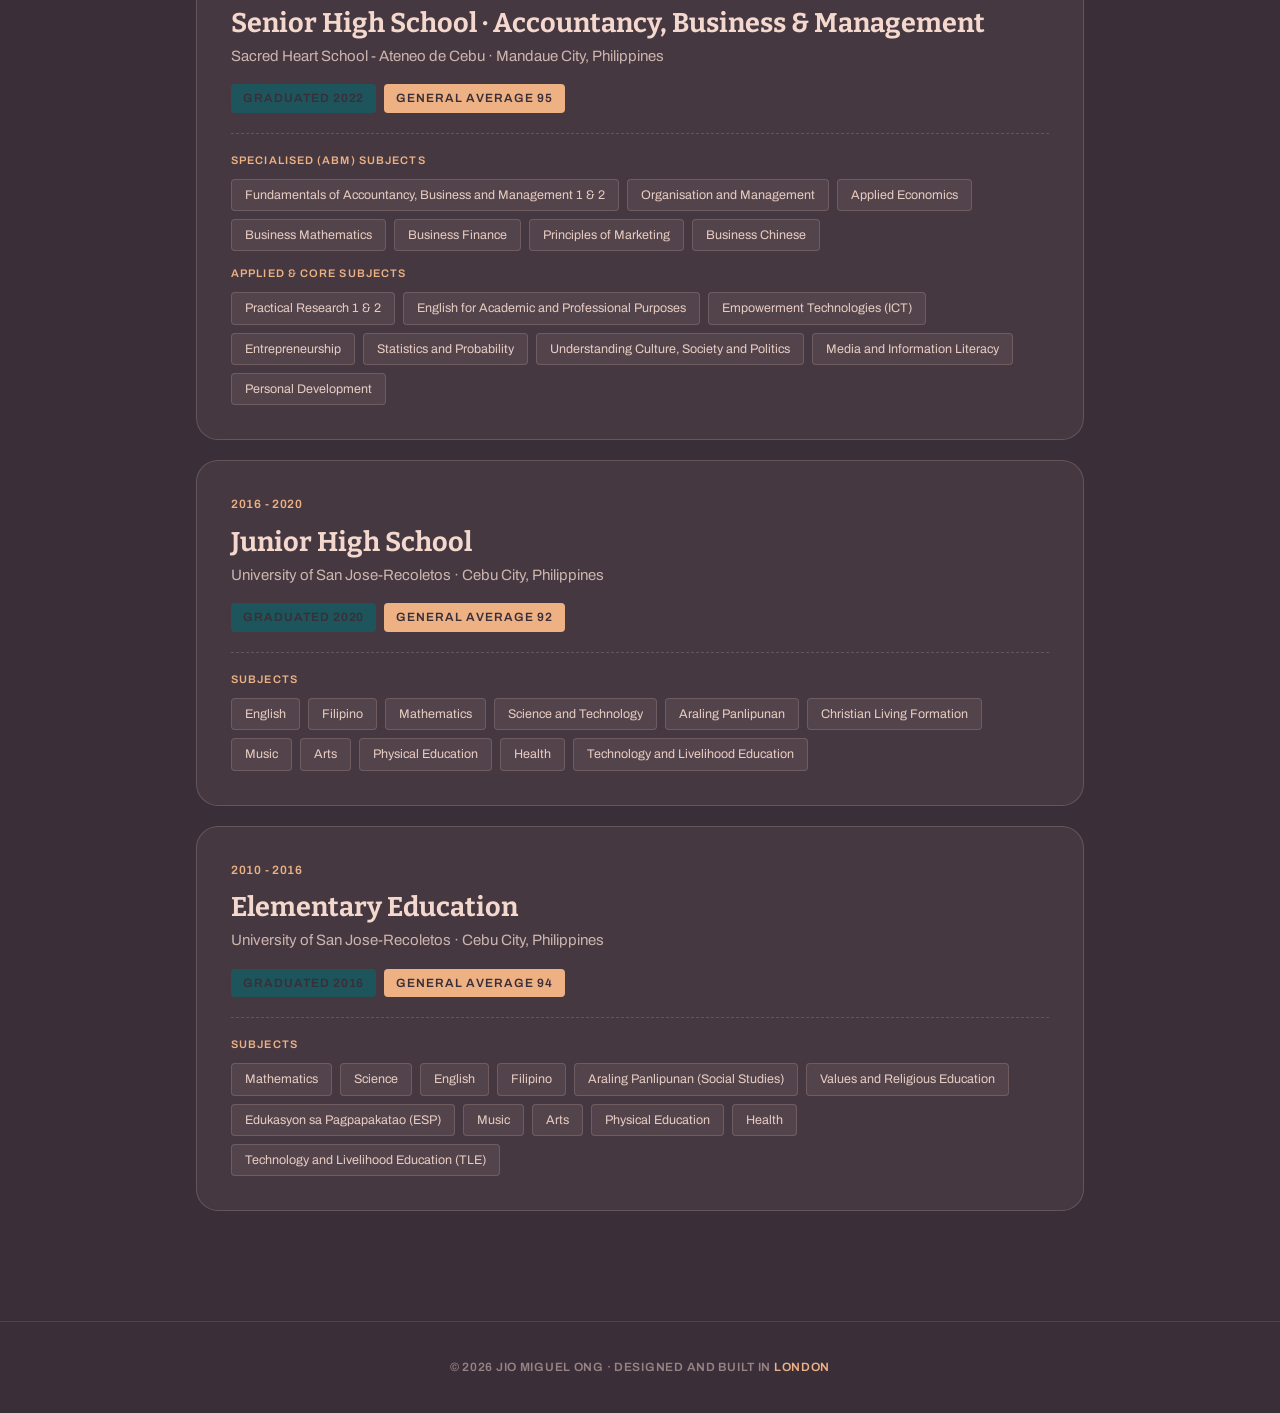
==== commit c54ac56e: "Add files via upload" ====
--- a/education.html
+++ b/education.html
@@ -3,16 +3,16 @@
 <head>
 <meta charset="UTF-8" />
 <meta name="viewport" content="width=device-width, initial-scale=1.0" />
-<title>Education — Jio Miguel Ong</title>
+<title>Education - Jio Miguel Ong</title>
 <meta name="description" content="Education of Jio Miguel Ong: BA (Hons) Politics at Queen Mary University of London, with full academic history and module list." />
 <meta property="og:type" content="website" />
 <meta property="og:site_name" content="Jio Miguel Ong" />
 <meta property="og:url" content="https://jiomiguelong.uk/education" />
-<meta property="og:title" content="Education — Jio Miguel Ong" />
+<meta property="og:title" content="Education - Jio Miguel Ong" />
 <meta property="og:description" content="BA (Hons) Politics at Queen Mary University of London, with full academic history from Cebu to London." />
 <meta property="og:image" content="https://jiomiguelong.uk/og-image.png" />
 <meta name="twitter:card" content="summary_large_image" />
-<meta name="twitter:title" content="Education — Jio Miguel Ong" />
+<meta name="twitter:title" content="Education - Jio Miguel Ong" />
 <meta name="twitter:description" content="BA (Hons) Politics at Queen Mary University of London, with full academic history from Cebu to London." />
 <meta name="twitter:image" content="https://jiomiguelong.uk/og-image.png" />
 <meta name="theme-color" content="#F4D8CD" />
@@ -54,16 +54,16 @@
 </head>
 <body class="dark full-height">
 <a href="#main" class="skip-link">Skip to main content</a>
-<nav class="top" aria-label="Main"><a href="/" class="brand">J<span>M</span>O</a><ul><li><a href="/">About</a></li><li><a href="/experience">Experience</a></li><li><a href="/education" aria-current="page">Education</a></li><li><a href="/photography">Photography</a></li><li><a href="/socials">Socials</a></li></ul></nav>
+<nav class="top" aria-label="Main"><a href="/" class="brand"><img src="/assets/logo.png" alt="Jio Miguel Ong" height="38"></a><ul><li><a href="/">About</a></li><li><a href="/experience">Experience</a></li><li><a href="/education" aria-current="page">Education</a></li><li><a href="/photography">Photography</a></li><li><a href="/socials">Socials</a></li></ul></nav>
 <main id="main">
 <header class="edu-header"><h1>An academic <em>journey</em>, Cebu to London.</h1><p class="lede">My full education history, from primary school in the Philippines to a final-year Politics degree at Queen Mary University of London, with the modules and subjects studied at each stage.</p></header>
 <section class="edu-timeline" aria-label="Education history">
   <h2 class="sr-only">Qualifications</h2>
-  <article class="edu-card"><div class="when">Sep 2023 &mdash; Jun 2026</div><h3>BA (Hons) Politics</h3><div class="institution">Queen Mary University of London &middot; London, United Kingdom</div><div class="badges"><span class="achievement">Graduated 2026</span><span class="achievement alt">Pending First Class Classification</span></div><div class="dissertation"><strong>Dissertation</strong>Disinformation, Political Predispositions, and Memory Politics: Explaining Voter Perceptions in the 2022 Philippine Presidential Election. A qualitative single-case study advancing an original convergence model of digital narrative circulation, predispositional filtering and mnemonic framing.</div><div class="modules"><div class="mlabel">Year One Modules</div><div class="chips"><span class="chip">Politics in Action</span><span class="chip">Global Histories</span><span class="chip">Political Analysis</span><span class="chip">Introduction to International Relations</span><span class="chip">Thinking Politically: Concepts, Theories and Ideologies</span></div><div class="mlabel">Year Two Modules</div><div class="chips"><span class="chip">Politics of International Law</span><span class="chip">Modern Political Thought 1</span><span class="chip">Modern Political Thought 2</span><span class="chip">Quantitative Methods for Social Science Research</span><span class="chip">International Relations Theory</span><span class="chip">Comparative Politics</span></div><div class="mlabel">Year Three Modules</div><div class="chips"><span class="chip">Civil Society: Democracy, Activism and Social Change</span><span class="chip">Migration and the Politics of Belonging</span><span class="chip">The Politics of Southeast Asia</span><span class="chip">Civil Society Internship</span><span class="chip">Dissertation in Politics / International Relations</span></div></div></article>
-  <article class="edu-card"><div class="when">Sep 2022 &mdash; Jul 2023</div><h3>International Foundation Certificate in Economics and Finance</h3><div class="institution">Queen Mary University of London &middot; London, United Kingdom</div><div class="badges"><span class="achievement">Graduated 2023</span><span class="achievement alt">2:1 / Merit</span></div><div class="modules"><div class="mlabel">Modules</div><div class="chips"><span class="chip">English Language and Study Skills</span><span class="chip">Pure Mathematics for Economics</span><span class="chip">Statistics for Economics</span><span class="chip">Microeconomics</span><span class="chip">Macroeconomics</span><span class="chip">Introduction to Business and Management</span><span class="chip">Management</span><span class="chip">Independent Study Project</span></div></div></article>
-  <article class="edu-card"><div class="when">2020 &mdash; 2022</div><h3>Senior High School &middot; Accountancy, Business &amp; Management</h3><div class="institution">Sacred Heart School &mdash; Ateneo de Cebu &middot; Mandaue City, Philippines</div><div class="badges"><span class="achievement">Graduated 2022</span><span class="achievement alt">General Average 95</span></div><div class="modules"><div class="mlabel">Specialised (ABM) Subjects</div><div class="chips"><span class="chip">Fundamentals of Accountancy, Business and Management 1 &amp; 2</span><span class="chip">Organisation and Management</span><span class="chip">Applied Economics</span><span class="chip">Business Mathematics</span><span class="chip">Business Finance</span><span class="chip">Principles of Marketing</span><span class="chip">Business Chinese</span></div><div class="mlabel">Applied &amp; Core Subjects</div><div class="chips"><span class="chip">Practical Research 1 &amp; 2</span><span class="chip">English for Academic and Professional Purposes</span><span class="chip">Empowerment Technologies (ICT)</span><span class="chip">Entrepreneurship</span><span class="chip">Statistics and Probability</span><span class="chip">Understanding Culture, Society and Politics</span><span class="chip">Media and Information Literacy</span><span class="chip">Personal Development</span></div></div></article>
-  <article class="edu-card"><div class="when">2016 &mdash; 2020</div><h3>Junior High School</h3><div class="institution">University of San Jose-Recoletos &middot; Cebu City, Philippines</div><div class="badges"><span class="achievement">Graduated 2020</span><span class="achievement alt">General Average 92</span></div><div class="modules"><div class="mlabel">Subjects</div><div class="chips"><span class="chip">English</span><span class="chip">Filipino</span><span class="chip">Mathematics</span><span class="chip">Science and Technology</span><span class="chip">Araling Panlipunan</span><span class="chip">Christian Living Formation</span><span class="chip">Music</span><span class="chip">Arts</span><span class="chip">Physical Education</span><span class="chip">Health</span><span class="chip">Technology and Livelihood Education</span></div></div></article>
-  <article class="edu-card"><div class="when">2010 &mdash; 2016</div><h3>Elementary Education</h3><div class="institution">University of San Jose-Recoletos &middot; Cebu City, Philippines</div><div class="badges"><span class="achievement">Graduated 2016</span><span class="achievement alt">General Average 94</span></div><div class="modules"><div class="mlabel">Subjects</div><div class="chips"><span class="chip">Mathematics</span><span class="chip">Science</span><span class="chip">English</span><span class="chip">Filipino</span><span class="chip">Araling Panlipunan (Social Studies)</span><span class="chip">Values and Religious Education</span><span class="chip">Edukasyon sa Pagpapakatao (ESP)</span><span class="chip">Music</span><span class="chip">Arts</span><span class="chip">Physical Education</span><span class="chip">Health</span><span class="chip">Technology and Livelihood Education (TLE)</span></div></div></article>
+  <article class="edu-card"><div class="when">Sep 2023 - Jun 2026</div><h3>BA (Hons) Politics</h3><div class="institution">Queen Mary University of London &middot; London, United Kingdom</div><div class="badges"><span class="achievement">Graduated 2026</span><span class="achievement alt">Pending First Class Classification</span></div><div class="dissertation"><strong>Dissertation</strong>Disinformation, Political Predispositions, and Memory Politics: Explaining Voter Perceptions in the 2022 Philippine Presidential Election. A qualitative single-case study advancing an original convergence model of digital narrative circulation, predispositional filtering and mnemonic framing.</div><div class="modules"><div class="mlabel">Year One Modules</div><div class="chips"><span class="chip">Politics in Action</span><span class="chip">Global Histories</span><span class="chip">Political Analysis</span><span class="chip">Introduction to International Relations</span><span class="chip">Thinking Politically: Concepts, Theories and Ideologies</span></div><div class="mlabel">Year Two Modules</div><div class="chips"><span class="chip">Politics of International Law</span><span class="chip">Modern Political Thought 1</span><span class="chip">Modern Political Thought 2</span><span class="chip">Quantitative Methods for Social Science Research</span><span class="chip">International Relations Theory</span><span class="chip">Comparative Politics</span></div><div class="mlabel">Year Three Modules</div><div class="chips"><span class="chip">Civil Society: Democracy, Activism and Social Change</span><span class="chip">Migration and the Politics of Belonging</span><span class="chip">The Politics of Southeast Asia</span><span class="chip">Civil Society Internship</span><span class="chip">Dissertation in Politics / International Relations</span></div></div></article>
+  <article class="edu-card"><div class="when">Sep 2022 - Jul 2023</div><h3>International Foundation Certificate in Economics and Finance</h3><div class="institution">Queen Mary University of London &middot; London, United Kingdom</div><div class="badges"><span class="achievement">Graduated 2023</span><span class="achievement alt">2:1 / Merit</span></div><div class="modules"><div class="mlabel">Modules</div><div class="chips"><span class="chip">English Language and Study Skills</span><span class="chip">Pure Mathematics for Economics</span><span class="chip">Statistics for Economics</span><span class="chip">Microeconomics</span><span class="chip">Macroeconomics</span><span class="chip">Introduction to Business and Management</span><span class="chip">Management</span><span class="chip">Independent Study Project</span></div></div></article>
+  <article class="edu-card"><div class="when">2020 - 2022</div><h3>Senior High School &middot; Accountancy, Business &amp; Management</h3><div class="institution">Sacred Heart School - Ateneo de Cebu &middot; Mandaue City, Philippines</div><div class="badges"><span class="achievement">Graduated 2022</span><span class="achievement alt">General Average 95</span></div><div class="modules"><div class="mlabel">Specialised (ABM) Subjects</div><div class="chips"><span class="chip">Fundamentals of Accountancy, Business and Management 1 &amp; 2</span><span class="chip">Organisation and Management</span><span class="chip">Applied Economics</span><span class="chip">Business Mathematics</span><span class="chip">Business Finance</span><span class="chip">Principles of Marketing</span><span class="chip">Business Chinese</span></div><div class="mlabel">Applied &amp; Core Subjects</div><div class="chips"><span class="chip">Practical Research 1 &amp; 2</span><span class="chip">English for Academic and Professional Purposes</span><span class="chip">Empowerment Technologies (ICT)</span><span class="chip">Entrepreneurship</span><span class="chip">Statistics and Probability</span><span class="chip">Understanding Culture, Society and Politics</span><span class="chip">Media and Information Literacy</span><span class="chip">Personal Development</span></div></div></article>
+  <article class="edu-card"><div class="when">2016 - 2020</div><h3>Junior High School</h3><div class="institution">University of San Jose-Recoletos &middot; Cebu City, Philippines</div><div class="badges"><span class="achievement">Graduated 2020</span><span class="achievement alt">General Average 92</span></div><div class="modules"><div class="mlabel">Subjects</div><div class="chips"><span class="chip">English</span><span class="chip">Filipino</span><span class="chip">Mathematics</span><span class="chip">Science and Technology</span><span class="chip">Araling Panlipunan</span><span class="chip">Christian Living Formation</span><span class="chip">Music</span><span class="chip">Arts</span><span class="chip">Physical Education</span><span class="chip">Health</span><span class="chip">Technology and Livelihood Education</span></div></div></article>
+  <article class="edu-card"><div class="when">2010 - 2016</div><h3>Elementary Education</h3><div class="institution">University of San Jose-Recoletos &middot; Cebu City, Philippines</div><div class="badges"><span class="achievement">Graduated 2016</span><span class="achievement alt">General Average 94</span></div><div class="modules"><div class="mlabel">Subjects</div><div class="chips"><span class="chip">Mathematics</span><span class="chip">Science</span><span class="chip">English</span><span class="chip">Filipino</span><span class="chip">Araling Panlipunan (Social Studies)</span><span class="chip">Values and Religious Education</span><span class="chip">Edukasyon sa Pagpapakatao (ESP)</span><span class="chip">Music</span><span class="chip">Arts</span><span class="chip">Physical Education</span><span class="chip">Health</span><span class="chip">Technology and Livelihood Education (TLE)</span></div></div></article>
 </section>
 </main>
 <footer>&copy; 2026 Jio Miguel Ong &middot; Designed and built in <span>London</span></footer>
--- a/shared.css
+++ b/shared.css
@@ -10,8 +10,8 @@
   --bg-soft: #E3C7BC;
   --accent: #EDB183;
   --accent-deep: #7D5525;
-  --plum: #1E555C;
-  --teal: #F15152;
+  --plum: #F15152;
+  --teal: #1E555C;
   --muted: #6B5A55;
   --shadow: 0 18px 40px rgba(58, 46, 57, 0.15);
 }
@@ -58,11 +58,8 @@
   border-bottom: 1px solid rgba(58, 46, 57, 0.08);
   color: var(--ink);
 }
-nav.top .brand {
-  font-family: "Bitter", Georgia, serif;
-  font-weight: 800; font-size: 22px; letter-spacing: -0.02em;
-}
-nav.top .brand span { color: var(--accent); }
+nav.top .brand { display: flex; align-items: center; }
+nav.top .brand img { height: 38px; width: auto; display: block; }
 nav.top ul {
   display: flex; gap: 26px; list-style: none; font-size: 14px; font-weight: 500;
   flex-wrap: nowrap; min-width: 0; overflow-x: auto;
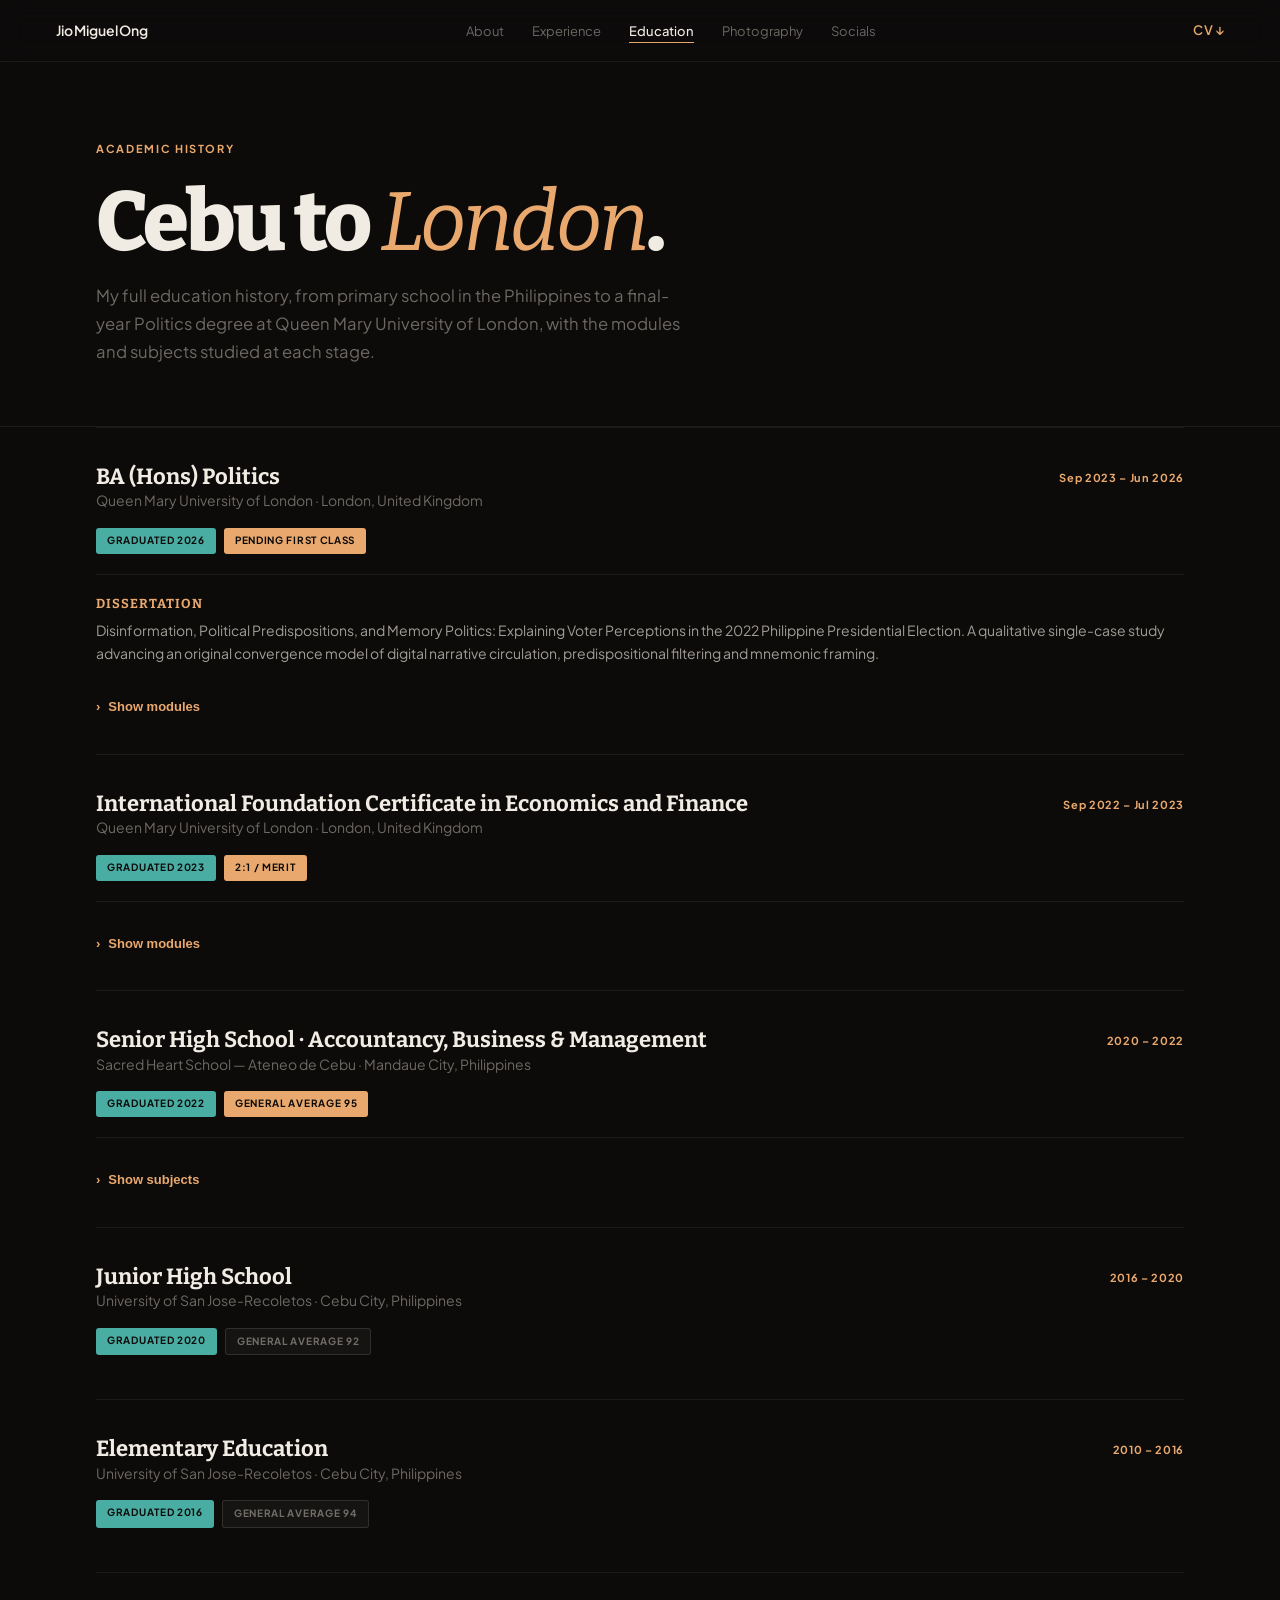
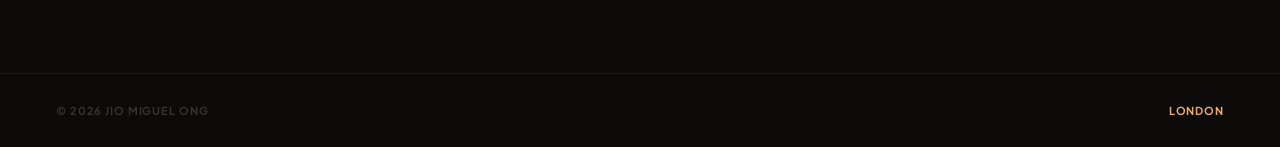
==== commit 25697c0f: "Add files via upload" ====
--- a/education.html
+++ b/education.html
@@ -1,72 +1,311 @@
 <!DOCTYPE html>
 <html lang="en">
 <head>
-<meta charset="UTF-8" />
-<meta name="viewport" content="width=device-width, initial-scale=1.0" />
-<title>Education - Jio Miguel Ong</title>
-<meta name="description" content="Education of Jio Miguel Ong: BA (Hons) Politics at Queen Mary University of London, with full academic history and module list." />
-<meta property="og:type" content="website" />
-<meta property="og:site_name" content="Jio Miguel Ong" />
-<meta property="og:url" content="https://jiomiguelong.uk/education" />
-<meta property="og:title" content="Education - Jio Miguel Ong" />
-<meta property="og:description" content="BA (Hons) Politics at Queen Mary University of London, with full academic history from Cebu to London." />
-<meta property="og:image" content="https://jiomiguelong.uk/og-image.png" />
-<meta name="twitter:card" content="summary_large_image" />
-<meta name="twitter:title" content="Education - Jio Miguel Ong" />
-<meta name="twitter:description" content="BA (Hons) Politics at Queen Mary University of London, with full academic history from Cebu to London." />
-<meta name="twitter:image" content="https://jiomiguelong.uk/og-image.png" />
-<meta name="theme-color" content="#F4D8CD" />
-<link rel="icon" href="/favicon.ico" sizes="any">
+<meta charset="UTF-8">
+<meta name="viewport" content="width=device-width, initial-scale=1.0">
+<title>Education — Jio Miguel Ong</title>
+<meta name="description" content="Education of Jio Miguel Ong: BA (Hons) Politics at Queen Mary University of London, with full academic history and module list.">
+<meta name="theme-color" content="#0D0B0A">
+<meta property="og:title" content="Education — Jio Miguel Ong">
+<meta property="og:description" content="BA (Hons) Politics at QMUL, with full academic history from Cebu to London.">
+<meta property="og:image" content="https://jiomiguelong.uk/og-image.png">
 <link rel="icon" href="/assets/favicon.svg" type="image/svg+xml">
 <link rel="apple-touch-icon" href="/assets/apple-touch-icon.png">
+<link rel="canonical" href="https://jiomiguelong.uk/education">
 <link rel="preconnect" href="https://fonts.googleapis.com">
 <link rel="preconnect" href="https://fonts.gstatic.com" crossorigin>
-<link href="https://fonts.googleapis.com/css2?family=Archivo:wght@400;500;600;700&family=Bitter:ital,wght@0,600;0,700;0,800;1,400&display=swap" rel="stylesheet">
+<link href="https://fonts.googleapis.com/css2?family=Bitter:ital,wght@0,700;0,800;1,400&family=Plus+Jakarta+Sans:wght@400;500;600;700&display=swap" rel="stylesheet">
 <link rel="stylesheet" href="shared.css">
 <style>
-  .edu-header { padding: 150px 36px 30px; max-width: 960px; margin: 0 auto; width: 100%; }
-  .edu-header h1 { font-family: "Bitter", Georgia, serif; font-weight: 800; font-size: clamp(40px, 6vw, 78px); line-height: 0.98; letter-spacing: -0.035em; margin-bottom: 20px; }
-  .edu-header h1 em { font-style: italic; font-weight: 400; color: var(--accent); }
-  .edu-header p.lede { font-size: clamp(17px, 1.4vw, 20px); max-width: 640px; color: rgba(244, 216, 205, 0.78); }
-
-  .edu-timeline { max-width: 960px; margin: 0 auto; padding: 20px 36px 110px; width: 100%; display: flex; flex-direction: column; gap: 20px; }
-
-  .edu-card { background: rgba(244, 216, 205, 0.06); border: 1px solid rgba(244, 216, 205, 0.18); border-radius: 22px; padding: 34px; transition: transform 0.25s ease, background 0.25s ease; }
-  .edu-card:hover { transform: translateY(-3px); background: rgba(237, 177, 131, 0.10); }
-  .edu-card .when { font-size: 12px; font-weight: 600; color: var(--accent); margin-bottom: 12px; letter-spacing: 0.06em; }
-  .edu-card h3 { font-family: "Bitter", Georgia, serif; font-size: 27px; font-weight: 700; margin-bottom: 6px; line-height: 1.2; }
-  .edu-card .institution { font-size: 15px; opacity: 0.78; margin-bottom: 16px; }
-  .edu-card .badges { display: flex; flex-wrap: wrap; gap: 8px; }
-  .edu-card .achievement { display: inline-block; padding: 5px 12px; border-radius: 4px; font-size: 12px; font-weight: 600; text-transform: uppercase; letter-spacing: 0.08em; }
-  .edu-card .achievement { background: var(--teal); color: var(--ink); }
-  .edu-card .achievement.alt { background: var(--accent); color: var(--ink); }
-  .edu-card .achievement.ghost { background: transparent; color: var(--bg); border: 1px solid rgba(244, 216, 205, 0.35); }
-  .edu-card .dissertation { margin-top: 18px; padding-top: 18px; border-top: 1px dashed rgba(244, 216, 205, 0.18); font-size: 14px; color: rgba(244, 216, 205, 0.78); }
-  .edu-card .dissertation strong { color: var(--bg); display: block; margin-bottom: 4px; font-family: "Bitter", Georgia, serif; font-weight: 600; font-size: 15px; }
-  .modules { margin-top: 20px; padding-top: 18px; border-top: 1px dashed rgba(244, 216, 205, 0.18); }
-  .modules .mlabel { font-size: 11px; font-weight: 600; text-transform: uppercase; letter-spacing: 0.1em; color: var(--accent); margin: 14px 0 10px; }
-  .modules .mlabel:first-child { margin-top: 0; }
+  .page-header {
+    padding: 140px 56px 60px;
+    max-width: 1200px; margin: 0 auto; width: 100%;
+  }
+  .page-header h1 {
+    font-family: 'Bitter', Georgia, serif;
+    font-size: clamp(44px, 6.5vw, 88px);
+    font-weight: 800; line-height: .95;
+    letter-spacing: -.035em; margin-bottom: 20px;
+  }
+  .page-header h1 em { font-style: italic; font-weight: 400; color: var(--amber); }
+  .page-header .lede {
+    font-size: clamp(16px, 1.3vw, 18px);
+    color: var(--muted); max-width: 600px; line-height: 1.68;
+  }
+
+  .edu-list { max-width: 1200px; margin: 0 auto; padding: 0 56px 100px; width: 100%; display: flex; flex-direction: column; gap: 0; }
+
+  .edu-entry {
+    padding: 36px 0;
+    border-bottom: 1px solid var(--border);
+  }
+  .edu-entry:first-child { border-top: 1px solid var(--border); }
+  .edu-top {
+    display: grid;
+    grid-template-columns: 1fr auto;
+    gap: 20px; align-items: start;
+    margin-bottom: 8px;
+  }
+  .edu-degree {
+    font-family: 'Bitter', Georgia, serif;
+    font-size: 22px; font-weight: 700; line-height: 1.2;
+  }
+  .edu-when {
+    font-size: 11px; font-weight: 700;
+    color: var(--amber); letter-spacing: .06em;
+    white-space: nowrap; padding-top: 5px;
+  }
+  .edu-institution { font-size: 14px; color: var(--muted); margin-bottom: 16px; }
+  .edu-badges { display: flex; flex-wrap: wrap; gap: 8px; margin-bottom: 0; }
+
+  .edu-details {
+    margin-top: 20px; padding-top: 18px;
+    border-top: 1px solid var(--border);
+  }
+  .edu-dissertation {
+    font-size: 14px; line-height: 1.65;
+    color: rgba(240,235,227,.65);
+    margin-bottom: 18px;
+  }
+  .edu-dissertation strong {
+    display: block; margin-bottom: 5px;
+    font-family: 'Bitter', Georgia, serif;
+    font-size: 13px; font-weight: 700;
+    text-transform: uppercase; letter-spacing: .08em;
+    color: var(--amber);
+  }
+  .modules-label {
+    font-size: 10px; font-weight: 700;
+    text-transform: uppercase; letter-spacing: .14em;
+    color: var(--dim); margin: 16px 0 10px;
+  }
+  .modules-label:first-child { margin-top: 0; }
   .chips { display: flex; flex-wrap: wrap; gap: 8px; }
-  .chip { font-size: 12.5px; line-height: 1.3; padding: 7px 13px; border-radius: 4px; background: rgba(244, 216, 205, 0.08); border: 1px solid rgba(244, 216, 205, 0.16); color: rgba(244, 216, 205, 0.92); }
-
-  @media (max-width: 900px) { .edu-header { padding: 120px 20px 20px; } .edu-timeline { padding: 20px 20px 70px; } .edu-card { padding: 26px; } }
+  .chip {
+    font-size: 12px; padding: 6px 12px;
+    border-radius: 4px;
+    background: var(--surface);
+    border: 1px solid var(--border-mid);
+    color: rgba(240,235,227,.8);
+    line-height: 1.3;
+  }
+
+  /* Toggle accordion for modules */
+  .details-toggle {
+    display: inline-flex; align-items: center; gap: 8px;
+    font-size: 13px; font-weight: 600; color: var(--amber);
+    background: none; border: none; cursor: pointer;
+    padding: 0; margin-top: 16px;
+    transition: opacity .2s;
+  }
+  .details-toggle:hover { opacity: .75; }
+  .details-toggle .arrow { transition: transform .25s; display: inline-block; }
+  .details-toggle[aria-expanded="true"] .arrow { transform: rotate(90deg); }
+  .modules-body { display: none; margin-top: 16px; }
+  .modules-body.open { display: block; }
+
+  @media (max-width: 900px) {
+    .page-header { padding: 110px 22px 48px; }
+    .edu-list { padding: 0 22px 80px; }
+    .edu-top { grid-template-columns: 1fr; gap: 6px; }
+  }
 </style>
 </head>
-<body class="dark full-height">
+<body>
 <a href="#main" class="skip-link">Skip to main content</a>
-<nav class="top" aria-label="Main"><a href="/" class="brand"><img src="/assets/logo.png" alt="Jio Miguel Ong" height="38"></a><ul><li><a href="/">About</a></li><li><a href="/experience">Experience</a></li><li><a href="/education" aria-current="page">Education</a></li><li><a href="/photography">Photography</a></li><li><a href="/socials">Socials</a></li></ul></nav>
+
+<nav class="nav" aria-label="Main">
+  <a href="/" class="nav-brand">Jio Miguel Ong</a>
+  <ul>
+    <li><a href="/" class="nav-link">About</a></li>
+    <li><a href="/experience" class="nav-link">Experience</a></li>
+    <li><a href="/education" class="nav-link" aria-current="page">Education</a></li>
+    <li><a href="/photography" class="nav-link">Photography</a></li>
+    <li><a href="/socials" class="nav-link">Socials</a></li>
+  </ul>
+  <a href="/assets/Jio-Miguel-Ong-CV.pdf" download class="nav-cv">CV ↓</a>
+</nav>
+
 <main id="main">
-<header class="edu-header"><h1>An academic <em>journey</em>, Cebu to London.</h1><p class="lede">My full education history, from primary school in the Philippines to a final-year Politics degree at Queen Mary University of London, with the modules and subjects studied at each stage.</p></header>
-<section class="edu-timeline" aria-label="Education history">
-  <h2 class="sr-only">Qualifications</h2>
-  <article class="edu-card"><div class="when">Sep 2023 - Jun 2026</div><h3>BA (Hons) Politics</h3><div class="institution">Queen Mary University of London &middot; London, United Kingdom</div><div class="badges"><span class="achievement">Graduated 2026</span><span class="achievement alt">Pending First Class Classification</span></div><div class="dissertation"><strong>Dissertation</strong>Disinformation, Political Predispositions, and Memory Politics: Explaining Voter Perceptions in the 2022 Philippine Presidential Election. A qualitative single-case study advancing an original convergence model of digital narrative circulation, predispositional filtering and mnemonic framing.</div><div class="modules"><div class="mlabel">Year One Modules</div><div class="chips"><span class="chip">Politics in Action</span><span class="chip">Global Histories</span><span class="chip">Political Analysis</span><span class="chip">Introduction to International Relations</span><span class="chip">Thinking Politically: Concepts, Theories and Ideologies</span></div><div class="mlabel">Year Two Modules</div><div class="chips"><span class="chip">Politics of International Law</span><span class="chip">Modern Political Thought 1</span><span class="chip">Modern Political Thought 2</span><span class="chip">Quantitative Methods for Social Science Research</span><span class="chip">International Relations Theory</span><span class="chip">Comparative Politics</span></div><div class="mlabel">Year Three Modules</div><div class="chips"><span class="chip">Civil Society: Democracy, Activism and Social Change</span><span class="chip">Migration and the Politics of Belonging</span><span class="chip">The Politics of Southeast Asia</span><span class="chip">Civil Society Internship</span><span class="chip">Dissertation in Politics / International Relations</span></div></div></article>
-  <article class="edu-card"><div class="when">Sep 2022 - Jul 2023</div><h3>International Foundation Certificate in Economics and Finance</h3><div class="institution">Queen Mary University of London &middot; London, United Kingdom</div><div class="badges"><span class="achievement">Graduated 2023</span><span class="achievement alt">2:1 / Merit</span></div><div class="modules"><div class="mlabel">Modules</div><div class="chips"><span class="chip">English Language and Study Skills</span><span class="chip">Pure Mathematics for Economics</span><span class="chip">Statistics for Economics</span><span class="chip">Microeconomics</span><span class="chip">Macroeconomics</span><span class="chip">Introduction to Business and Management</span><span class="chip">Management</span><span class="chip">Independent Study Project</span></div></div></article>
-  <article class="edu-card"><div class="when">2020 - 2022</div><h3>Senior High School &middot; Accountancy, Business &amp; Management</h3><div class="institution">Sacred Heart School - Ateneo de Cebu &middot; Mandaue City, Philippines</div><div class="badges"><span class="achievement">Graduated 2022</span><span class="achievement alt">General Average 95</span></div><div class="modules"><div class="mlabel">Specialised (ABM) Subjects</div><div class="chips"><span class="chip">Fundamentals of Accountancy, Business and Management 1 &amp; 2</span><span class="chip">Organisation and Management</span><span class="chip">Applied Economics</span><span class="chip">Business Mathematics</span><span class="chip">Business Finance</span><span class="chip">Principles of Marketing</span><span class="chip">Business Chinese</span></div><div class="mlabel">Applied &amp; Core Subjects</div><div class="chips"><span class="chip">Practical Research 1 &amp; 2</span><span class="chip">English for Academic and Professional Purposes</span><span class="chip">Empowerment Technologies (ICT)</span><span class="chip">Entrepreneurship</span><span class="chip">Statistics and Probability</span><span class="chip">Understanding Culture, Society and Politics</span><span class="chip">Media and Information Literacy</span><span class="chip">Personal Development</span></div></div></article>
-  <article class="edu-card"><div class="when">2016 - 2020</div><h3>Junior High School</h3><div class="institution">University of San Jose-Recoletos &middot; Cebu City, Philippines</div><div class="badges"><span class="achievement">Graduated 2020</span><span class="achievement alt">General Average 92</span></div><div class="modules"><div class="mlabel">Subjects</div><div class="chips"><span class="chip">English</span><span class="chip">Filipino</span><span class="chip">Mathematics</span><span class="chip">Science and Technology</span><span class="chip">Araling Panlipunan</span><span class="chip">Christian Living Formation</span><span class="chip">Music</span><span class="chip">Arts</span><span class="chip">Physical Education</span><span class="chip">Health</span><span class="chip">Technology and Livelihood Education</span></div></div></article>
-  <article class="edu-card"><div class="when">2010 - 2016</div><h3>Elementary Education</h3><div class="institution">University of San Jose-Recoletos &middot; Cebu City, Philippines</div><div class="badges"><span class="achievement">Graduated 2016</span><span class="achievement alt">General Average 94</span></div><div class="modules"><div class="mlabel">Subjects</div><div class="chips"><span class="chip">Mathematics</span><span class="chip">Science</span><span class="chip">English</span><span class="chip">Filipino</span><span class="chip">Araling Panlipunan (Social Studies)</span><span class="chip">Values and Religious Education</span><span class="chip">Edukasyon sa Pagpapakatao (ESP)</span><span class="chip">Music</span><span class="chip">Arts</span><span class="chip">Physical Education</span><span class="chip">Health</span><span class="chip">Technology and Livelihood Education (TLE)</span></div></div></article>
-</section>
+
+  <header class="page-header">
+    <p class="eyebrow">Academic history</p>
+    <h1>Cebu to <em>London</em>.</h1>
+    <p class="lede">My full education history, from primary school in the Philippines to a final-year Politics degree at Queen Mary University of London, with the modules and subjects studied at each stage.</p>
+  </header>
+
+  <hr class="rule">
+
+  <section class="edu-list" aria-label="Education history">
+
+    <article class="edu-entry">
+      <div class="edu-top">
+        <div>
+          <div class="edu-degree">BA (Hons) Politics</div>
+          <div class="edu-institution">Queen Mary University of London · London, United Kingdom</div>
+          <div class="edu-badges">
+            <span class="pill pill-teal">Graduated 2026</span>
+            <span class="pill pill-amber">Pending First Class</span>
+          </div>
+        </div>
+        <span class="edu-when">Sep 2023 – Jun 2026</span>
+      </div>
+      <div class="edu-details">
+        <div class="edu-dissertation">
+          <strong>Dissertation</strong>
+          Disinformation, Political Predispositions, and Memory Politics: Explaining Voter Perceptions in the 2022 Philippine Presidential Election. A qualitative single-case study advancing an original convergence model of digital narrative circulation, predispositional filtering and mnemonic framing.
+        </div>
+        <button class="details-toggle" aria-expanded="false" aria-controls="mods-qmul">
+          <span class="arrow">›</span> Show modules
+        </button>
+        <div class="modules-body" id="mods-qmul">
+          <div class="modules-label">Year One</div>
+          <div class="chips">
+            <span class="chip">Politics in Action</span>
+            <span class="chip">Global Histories</span>
+            <span class="chip">Political Analysis</span>
+            <span class="chip">Introduction to International Relations</span>
+            <span class="chip">Thinking Politically: Concepts, Theories and Ideologies</span>
+          </div>
+          <div class="modules-label">Year Two</div>
+          <div class="chips">
+            <span class="chip">Politics of International Law</span>
+            <span class="chip">Modern Political Thought 1</span>
+            <span class="chip">Modern Political Thought 2</span>
+            <span class="chip">Quantitative Methods for Social Science Research</span>
+            <span class="chip">International Relations Theory</span>
+            <span class="chip">Comparative Politics</span>
+          </div>
+          <div class="modules-label">Year Three</div>
+          <div class="chips">
+            <span class="chip">Civil Society: Democracy, Activism and Social Change</span>
+            <span class="chip">Migration and the Politics of Belonging</span>
+            <span class="chip">The Politics of Southeast Asia</span>
+            <span class="chip">Civil Society Internship</span>
+            <span class="chip">Dissertation in Politics / International Relations</span>
+          </div>
+        </div>
+      </div>
+    </article>
+
+    <article class="edu-entry">
+      <div class="edu-top">
+        <div>
+          <div class="edu-degree">International Foundation Certificate in Economics and Finance</div>
+          <div class="edu-institution">Queen Mary University of London · London, United Kingdom</div>
+          <div class="edu-badges">
+            <span class="pill pill-teal">Graduated 2023</span>
+            <span class="pill pill-amber">2:1 / Merit</span>
+          </div>
+        </div>
+        <span class="edu-when">Sep 2022 – Jul 2023</span>
+      </div>
+      <div class="edu-details">
+        <button class="details-toggle" aria-expanded="false" aria-controls="mods-ifc">
+          <span class="arrow">›</span> Show modules
+        </button>
+        <div class="modules-body" id="mods-ifc">
+          <div class="modules-label">Modules</div>
+          <div class="chips">
+            <span class="chip">English Language and Study Skills</span>
+            <span class="chip">Pure Mathematics for Economics</span>
+            <span class="chip">Statistics for Economics</span>
+            <span class="chip">Microeconomics</span>
+            <span class="chip">Macroeconomics</span>
+            <span class="chip">Introduction to Business and Management</span>
+            <span class="chip">Management</span>
+            <span class="chip">Independent Study Project</span>
+          </div>
+        </div>
+      </div>
+    </article>
+
+    <article class="edu-entry">
+      <div class="edu-top">
+        <div>
+          <div class="edu-degree">Senior High School · Accountancy, Business &amp; Management</div>
+          <div class="edu-institution">Sacred Heart School — Ateneo de Cebu · Mandaue City, Philippines</div>
+          <div class="edu-badges">
+            <span class="pill pill-teal">Graduated 2022</span>
+            <span class="pill pill-amber">General Average 95</span>
+          </div>
+        </div>
+        <span class="edu-when">2020 – 2022</span>
+      </div>
+      <div class="edu-details">
+        <button class="details-toggle" aria-expanded="false" aria-controls="mods-shs">
+          <span class="arrow">›</span> Show subjects
+        </button>
+        <div class="modules-body" id="mods-shs">
+          <div class="modules-label">Specialised (ABM)</div>
+          <div class="chips">
+            <span class="chip">Fundamentals of Accountancy, Business and Management 1 &amp; 2</span>
+            <span class="chip">Organisation and Management</span>
+            <span class="chip">Applied Economics</span>
+            <span class="chip">Business Mathematics</span>
+            <span class="chip">Business Finance</span>
+            <span class="chip">Principles of Marketing</span>
+            <span class="chip">Business Chinese</span>
+          </div>
+          <div class="modules-label">Core &amp; Applied</div>
+          <div class="chips">
+            <span class="chip">Practical Research 1 &amp; 2</span>
+            <span class="chip">English for Academic and Professional Purposes</span>
+            <span class="chip">Empowerment Technologies (ICT)</span>
+            <span class="chip">Entrepreneurship</span>
+            <span class="chip">Statistics and Probability</span>
+            <span class="chip">Media and Information Literacy</span>
+          </div>
+        </div>
+      </div>
+    </article>
+
+    <article class="edu-entry">
+      <div class="edu-top">
+        <div>
+          <div class="edu-degree">Junior High School</div>
+          <div class="edu-institution">University of San Jose-Recoletos · Cebu City, Philippines</div>
+          <div class="edu-badges">
+            <span class="pill pill-teal">Graduated 2020</span>
+            <span class="pill pill-ghost">General Average 92</span>
+          </div>
+        </div>
+        <span class="edu-when">2016 – 2020</span>
+      </div>
+    </article>
+
+    <article class="edu-entry">
+      <div class="edu-top">
+        <div>
+          <div class="edu-degree">Elementary Education</div>
+          <div class="edu-institution">University of San Jose-Recoletos · Cebu City, Philippines</div>
+          <div class="edu-badges">
+            <span class="pill pill-teal">Graduated 2016</span>
+            <span class="pill pill-ghost">General Average 94</span>
+          </div>
+        </div>
+        <span class="edu-when">2010 – 2016</span>
+      </div>
+    </article>
+
+  </section>
 </main>
-<footer>&copy; 2026 Jio Miguel Ong &middot; Designed and built in <span>London</span></footer>
-<style>.sr-only { position: absolute; width: 1px; height: 1px; padding: 0; margin: -1px; overflow: hidden; clip: rect(0,0,0,0); border: 0; }</style>
+
+<footer>
+  <span>© 2026 Jio Miguel Ong</span>
+  <span class="ft-amber">London</span>
+</footer>
+
+<script>
+document.querySelectorAll('.details-toggle').forEach(function(btn) {
+  btn.addEventListener('click', function() {
+    var expanded = btn.getAttribute('aria-expanded') === 'true';
+    btn.setAttribute('aria-expanded', String(!expanded));
+    var target = document.getElementById(btn.getAttribute('aria-controls'));
+    if (target) target.classList.toggle('open', !expanded);
+    btn.querySelector('span').textContent = !expanded ? 'Hide modules' : 'Show modules';
+  });
+});
+</script>
 </body>
 </html>
--- a/shared.css
+++ b/shared.css
@@ -1,113 +1,165 @@
-/* ============================================================
-   Jio Miguel Ong — shared styles
-   Canonical design system: Archivo + Bitter, peach #F4D8CD,
-   amber/teal/coral accents. body.dark flips to ink background.
-   ============================================================ */
+/* ================================================================
+   Jio Miguel Ong — Dark Meridian design system
+   Fonts: Bitter (headings) + Plus Jakarta Sans (body)
+   ================================================================ */
 
 :root {
-  --ink: #3A2E39;
-  --bg: #F4D8CD;
-  --bg-soft: #E3C7BC;
-  --accent: #EDB183;
-  --accent-deep: #7D5525;
-  --plum: #F15152;
-  --teal: #1E555C;
-  --muted: #6B5A55;
-  --shadow: 0 18px 40px rgba(58, 46, 57, 0.15);
+  --bg:           #0D0B0A;
+  --ink:          #F0EBE3;
+  --surface:      rgba(240,235,227,0.04);
+  --surface-hov:  rgba(233,169,110,0.07);
+  --amber:        #E9A96E;
+  --plum:         #8B5E9B;
+  --teal:         #4AADA3;
+  --muted:        rgba(240,235,227,0.42);
+  --dim:          rgba(240,235,227,0.18);
+  --border:       rgba(240,235,227,0.07);
+  --border-mid:   rgba(240,235,227,0.12);
+  --shadow:       0 24px 56px rgba(0,0,0,.5);
 }
 
-* { box-sizing: border-box; margin: 0; padding: 0; }
+/* === RESET === */
+*, *::before, *::after { box-sizing: border-box; margin: 0; padding: 0; }
 html { scroll-behavior: smooth; }
-
 body {
-  font-family: "Archivo", -apple-system, system-ui, sans-serif;
+  font-family: 'Plus Jakarta Sans', -apple-system, system-ui, sans-serif;
   background: var(--bg);
   color: var(--ink);
   line-height: 1.55;
   overflow-x: hidden;
   -webkit-font-smoothing: antialiased;
-  font-kerning: normal;
+  min-height: 100vh;
+  display: flex;
+  flex-direction: column;
 }
-body.dark { background: var(--ink); color: var(--bg); }
-body.full-height { min-height: 100vh; display: flex; flex-direction: column; }
-
 h1, h2, h3 { text-wrap: balance; }
 p { text-wrap: pretty; }
+a { color: inherit; text-decoration: none; }
+img { display: block; max-width: 100%; }
+ul { list-style: none; }
+::selection { background: var(--amber); color: var(--bg); }
+:focus-visible { outline: 2px solid var(--amber); outline-offset: 3px; }
 
-::selection { background: var(--plum); color: var(--bg); }
-a { color: inherit; text-decoration: none; }
-
-:focus-visible { outline: 2px solid var(--plum); outline-offset: 2px; }
-body.dark :focus-visible { outline-color: var(--accent); }
-
+/* === SKIP LINK === */
 .skip-link {
-  position: absolute; top: -100%; left: 16px; z-index: 100;
-  padding: 12px 20px; background: var(--ink); color: var(--bg);
-  border-radius: 0 0 8px 8px; font-weight: 600; font-size: 14px;
+  position: absolute; top: -100%; left: 16px; z-index: 200;
+  padding: 10px 18px; background: var(--amber); color: var(--bg);
+  border-radius: 0 0 6px 6px; font-size: 13px; font-weight: 600;
 }
 .skip-link:focus { top: 0; }
-body.dark .skip-link { background: var(--bg); color: var(--ink); }
 
-/* =========== NAV =========== */
-nav.top {
-  position: fixed; top: 0; left: 0; right: 0; z-index: 50;
+/* === NAV === */
+.nav {
+  position: fixed; top: 0; left: 0; right: 0; z-index: 100;
   display: flex; justify-content: space-between; align-items: center;
-  padding: 16px 36px;
-  background: rgba(244, 216, 205, 0.88);
-  backdrop-filter: blur(10px);
-  border-bottom: 1px solid rgba(58, 46, 57, 0.08);
-  color: var(--ink);
+  padding: 0 56px; height: 62px;
+  background: rgba(13,11,10,.9);
+  backdrop-filter: blur(14px);
+  -webkit-backdrop-filter: blur(14px);
+  border-bottom: 1px solid var(--border);
 }
-nav.top .brand { display: flex; align-items: center; }
-nav.top .brand img { height: 38px; width: auto; display: block; }
-nav.top ul {
-  display: flex; gap: 26px; list-style: none; font-size: 14px; font-weight: 500;
-  flex-wrap: nowrap; min-width: 0; overflow-x: auto;
-  scrollbar-width: none; -webkit-overflow-scrolling: touch;
+.nav-brand {
+  font-size: 14px; font-weight: 600;
+  color: var(--ink); letter-spacing: -.01em;
+  white-space: nowrap;
 }
-nav.top ul::-webkit-scrollbar { display: none; }
-nav.top ul li { flex: 0 0 auto; }
-nav.top ul a {
-  position: relative; display: inline-block;
-  padding: 10px 0;
-  transition: color 0.25s ease;
+.nav ul {
+  display: flex; gap: 28px; align-items: center;
 }
-nav.top ul a::after {
-  content: ""; position: absolute; left: 0; bottom: 6px;
-  width: 0; height: 2px; background: var(--plum); transition: width 0.3s ease;
+.nav-link {
+  font-size: 13px; font-weight: 400; color: var(--muted);
+  position: relative; padding: 8px 0;
+  transition: color .2s;
 }
-nav.top ul a:hover, nav.top ul a[aria-current] { color: var(--plum); }
-nav.top ul a:hover::after, nav.top ul a[aria-current]::after { width: 100%; }
+.nav-link::after {
+  content: ''; position: absolute;
+  left: 0; bottom: 4px;
+  width: 0; height: 1.5px; background: var(--amber);
+  transition: width .25s;
+}
+.nav-link:hover,
+.nav-link[aria-current] { color: var(--ink); }
+.nav-link[aria-current] { font-weight: 500; }
+.nav-link:hover::after,
+.nav-link[aria-current]::after { width: 100%; }
+.nav-cv {
+  font-size: 13px; font-weight: 600;
+  color: var(--amber); letter-spacing: .01em;
+  transition: opacity .2s;
+  white-space: nowrap;
+}
+.nav-cv:hover { opacity: .7; }
 
-/* =========== FOOTER =========== */
+/* === FOOTER === */
 footer {
-  margin-top: auto; padding: 36px; text-align: center;
-  border-top: 1px solid rgba(58, 46, 57, 0.1);
-  font-size: 12px; font-weight: 600; letter-spacing: 0.06em;
-  text-transform: uppercase; color: var(--muted);
+  margin-top: auto;
+  padding: 28px 56px;
+  border-top: 1px solid var(--border);
+  display: flex; justify-content: space-between; align-items: center;
+  font-size: 11px; font-weight: 700;
+  letter-spacing: .08em; text-transform: uppercase;
+  color: var(--dim);
 }
-footer span { color: var(--plum); }
-body.dark footer {
-  border-top-color: rgba(244, 216, 205, 0.12);
-  color: rgba(244, 216, 205, 0.5);
+.ft-amber { color: var(--amber); }
+
+/* === SECTION RULE === */
+.rule {
+  border: none;
+  border-top: 1px solid var(--border);
+  margin: 0;
 }
-body.dark footer span { color: var(--accent); }
 
-/* =========== RESPONSIVE =========== */
+/* === SECTION LABEL === */
+.section-label {
+  display: flex; align-items: center; gap: 16px;
+  margin-bottom: 40px;
+}
+.section-label-text {
+  font-size: 10px; font-weight: 700;
+  text-transform: uppercase; letter-spacing: .18em;
+  color: var(--dim); white-space: nowrap;
+}
+.section-label-line {
+  flex: 1; height: 1px; background: var(--border);
+}
+
+/* === PAGE WRAP === */
+.page-wrap {
+  max-width: 1200px; margin: 0 auto;
+  padding: 0 56px; width: 100%;
+}
+
+/* === EYEBROW === */
+.eyebrow {
+  font-size: 11px; font-weight: 700;
+  text-transform: uppercase; letter-spacing: .15em;
+  color: var(--amber); margin-bottom: 26px;
+}
+
+/* === PILLS === */
+.pill {
+  display: inline-block;
+  font-size: 10px; font-weight: 700;
+  text-transform: uppercase; letter-spacing: .07em;
+  padding: 5px 11px; border-radius: 3px;
+}
+.pill-amber { background: var(--amber); color: var(--bg); }
+.pill-plum  { background: var(--plum);  color: var(--ink); }
+.pill-teal  { background: var(--teal);  color: var(--bg); }
+.pill-ghost { background: var(--surface); color: var(--muted); border: 1px solid var(--border-mid); }
+
+/* === RESPONSIVE === */
 @media (max-width: 900px) {
-  nav.top { padding: 14px 20px; }
-  nav.top ul { gap: 16px; font-size: 13px; }
-  nav.top ul::after {
-    content: ""; flex: 0 0 1px; /* scroll fade affordance */
+  .nav { padding: 0 22px; height: 58px; }
+  .nav ul { gap: 16px; overflow-x: auto; scrollbar-width: none; }
+  .nav ul::-webkit-scrollbar { display: none; }
+  .nav-link { font-size: 12px; }
+  .page-wrap { padding: 0 22px; }
+  footer { padding: 24px 22px; flex-direction: column; gap: 6px; text-align: center; }
+}
+@media (prefers-reduced-motion: reduce) {
+  *, *::before, *::after {
+    transition-duration: .001ms !important;
+    animation-duration: .001ms !important;
   }
 }
-
-/* =========== REDUCED MOTION =========== */
-@media (prefers-reduced-motion: reduce) {
-  *, *::before, *::after {
-    animation-duration: 0.001ms !important;
-    animation-iteration-count: 1 !important;
-    transition-duration: 0.001ms !important;
-    scroll-behavior: auto !important;
-  }
-}
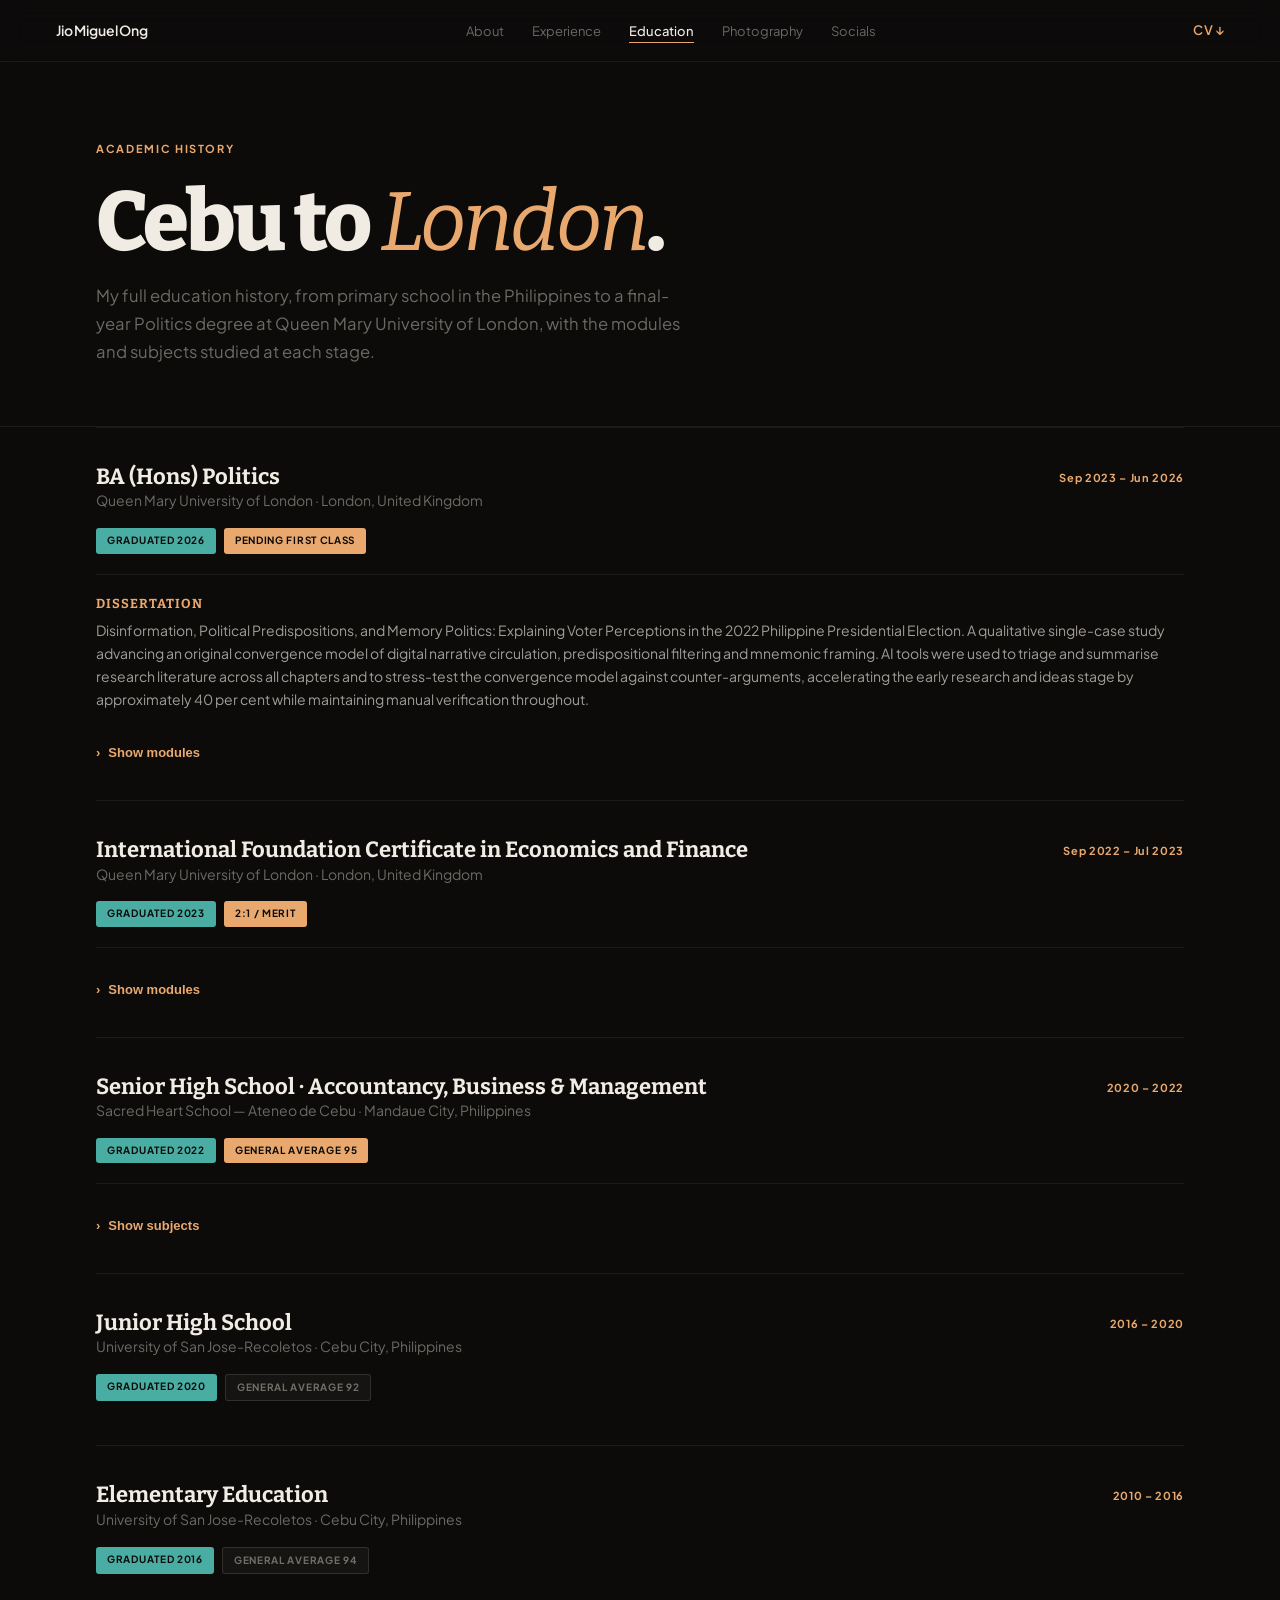
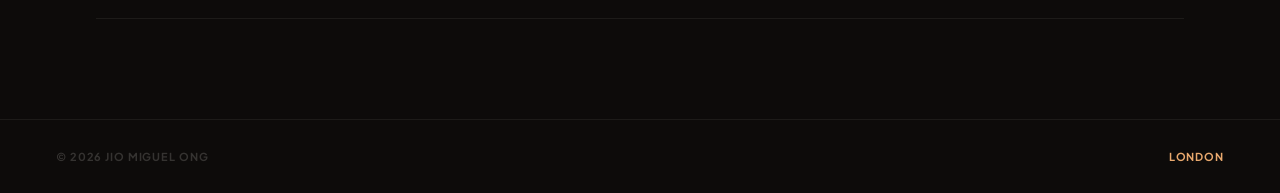
==== commit 8b62de41: "Add files via upload" ====
--- a/education.html
+++ b/education.html
@@ -153,7 +153,7 @@
       <div class="edu-details">
         <div class="edu-dissertation">
           <strong>Dissertation</strong>
-          Disinformation, Political Predispositions, and Memory Politics: Explaining Voter Perceptions in the 2022 Philippine Presidential Election. A qualitative single-case study advancing an original convergence model of digital narrative circulation, predispositional filtering and mnemonic framing.
+          Disinformation, Political Predispositions, and Memory Politics: Explaining Voter Perceptions in the 2022 Philippine Presidential Election. A qualitative single-case study advancing an original convergence model of digital narrative circulation, predispositional filtering and mnemonic framing. AI tools were used to triage and summarise research literature across all chapters and to stress-test the convergence model against counter-arguments, accelerating the early research and ideas stage by approximately 40 per cent while maintaining manual verification throughout.
         </div>
         <button class="details-toggle" aria-expanded="false" aria-controls="mods-qmul">
           <span class="arrow">›</span> Show modules
@@ -303,7 +303,7 @@
     btn.setAttribute('aria-expanded', String(!expanded));
     var target = document.getElementById(btn.getAttribute('aria-controls'));
     if (target) target.classList.toggle('open', !expanded);
-    btn.querySelector('span').textContent = !expanded ? 'Hide modules' : 'Show modules';
+    btn.lastChild.textContent = !expanded ? ' Hide modules' : ' Show modules';
   });
 });
 </script>
